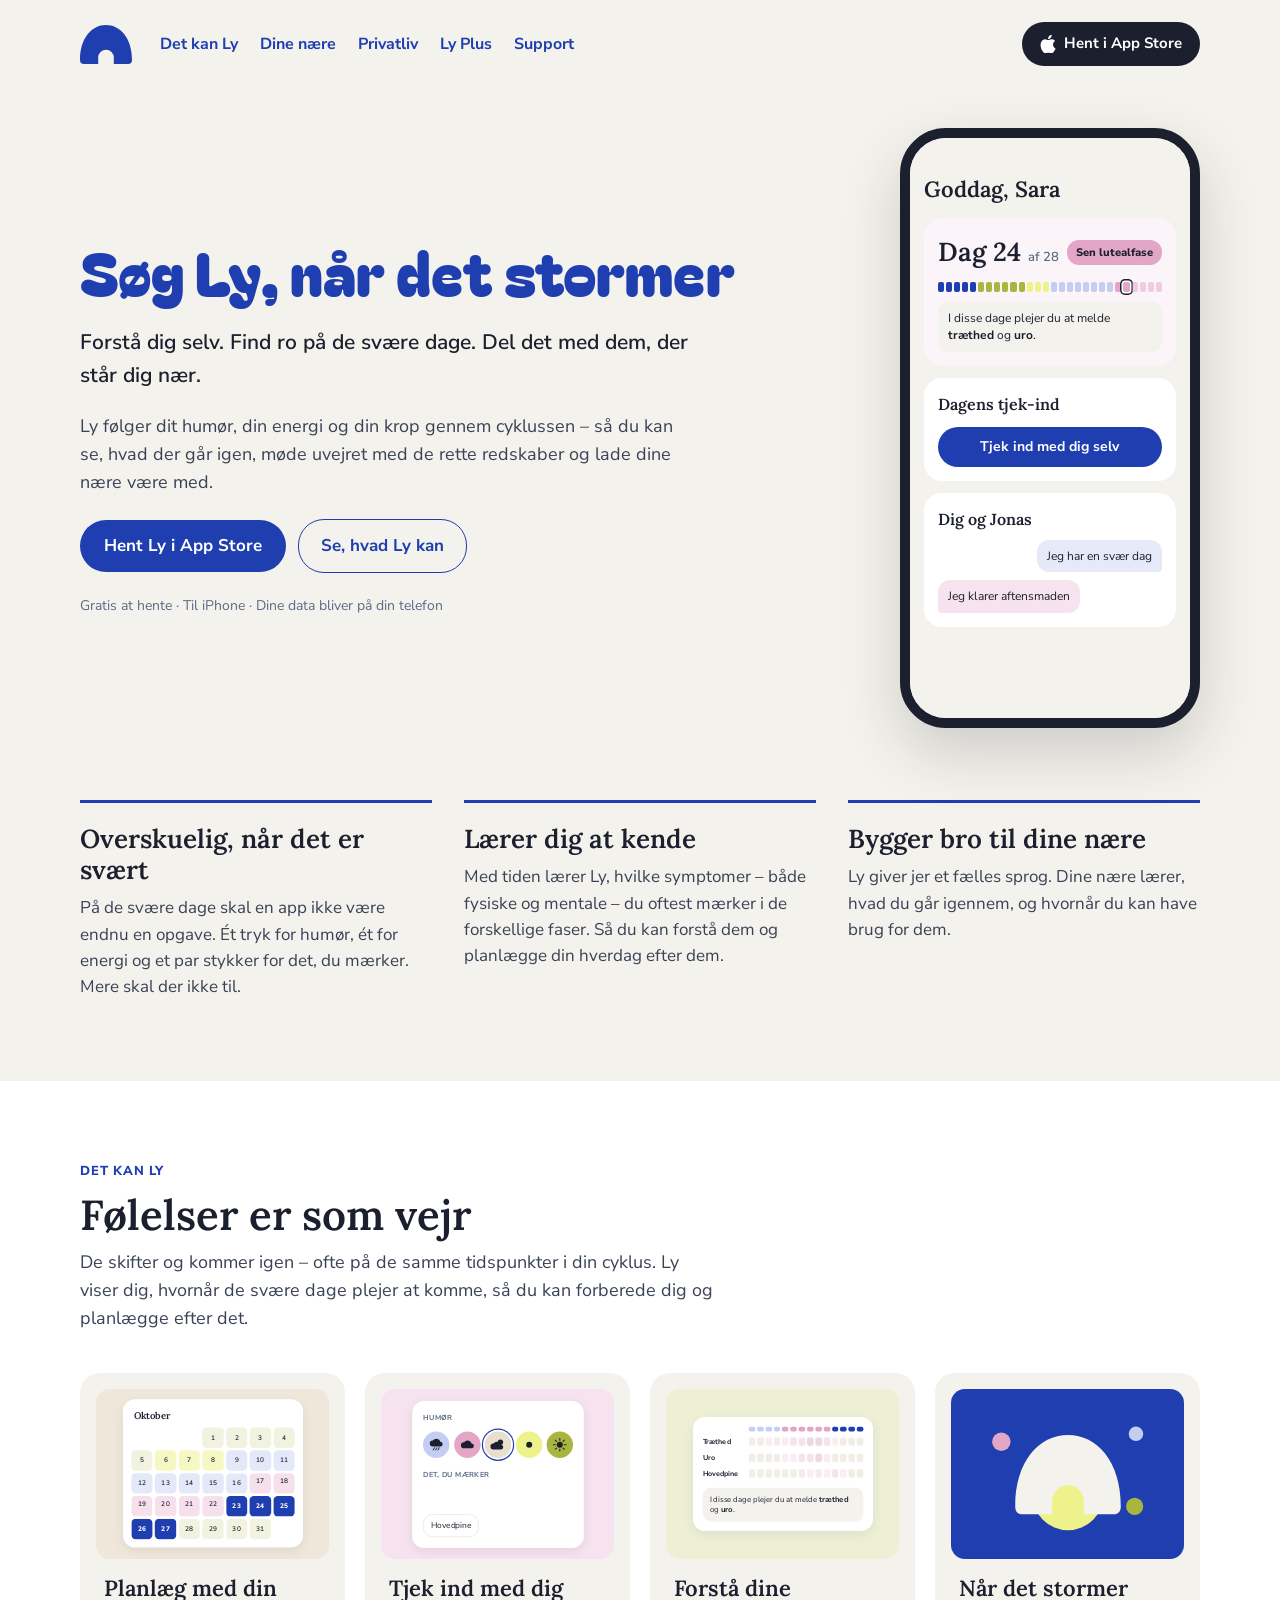
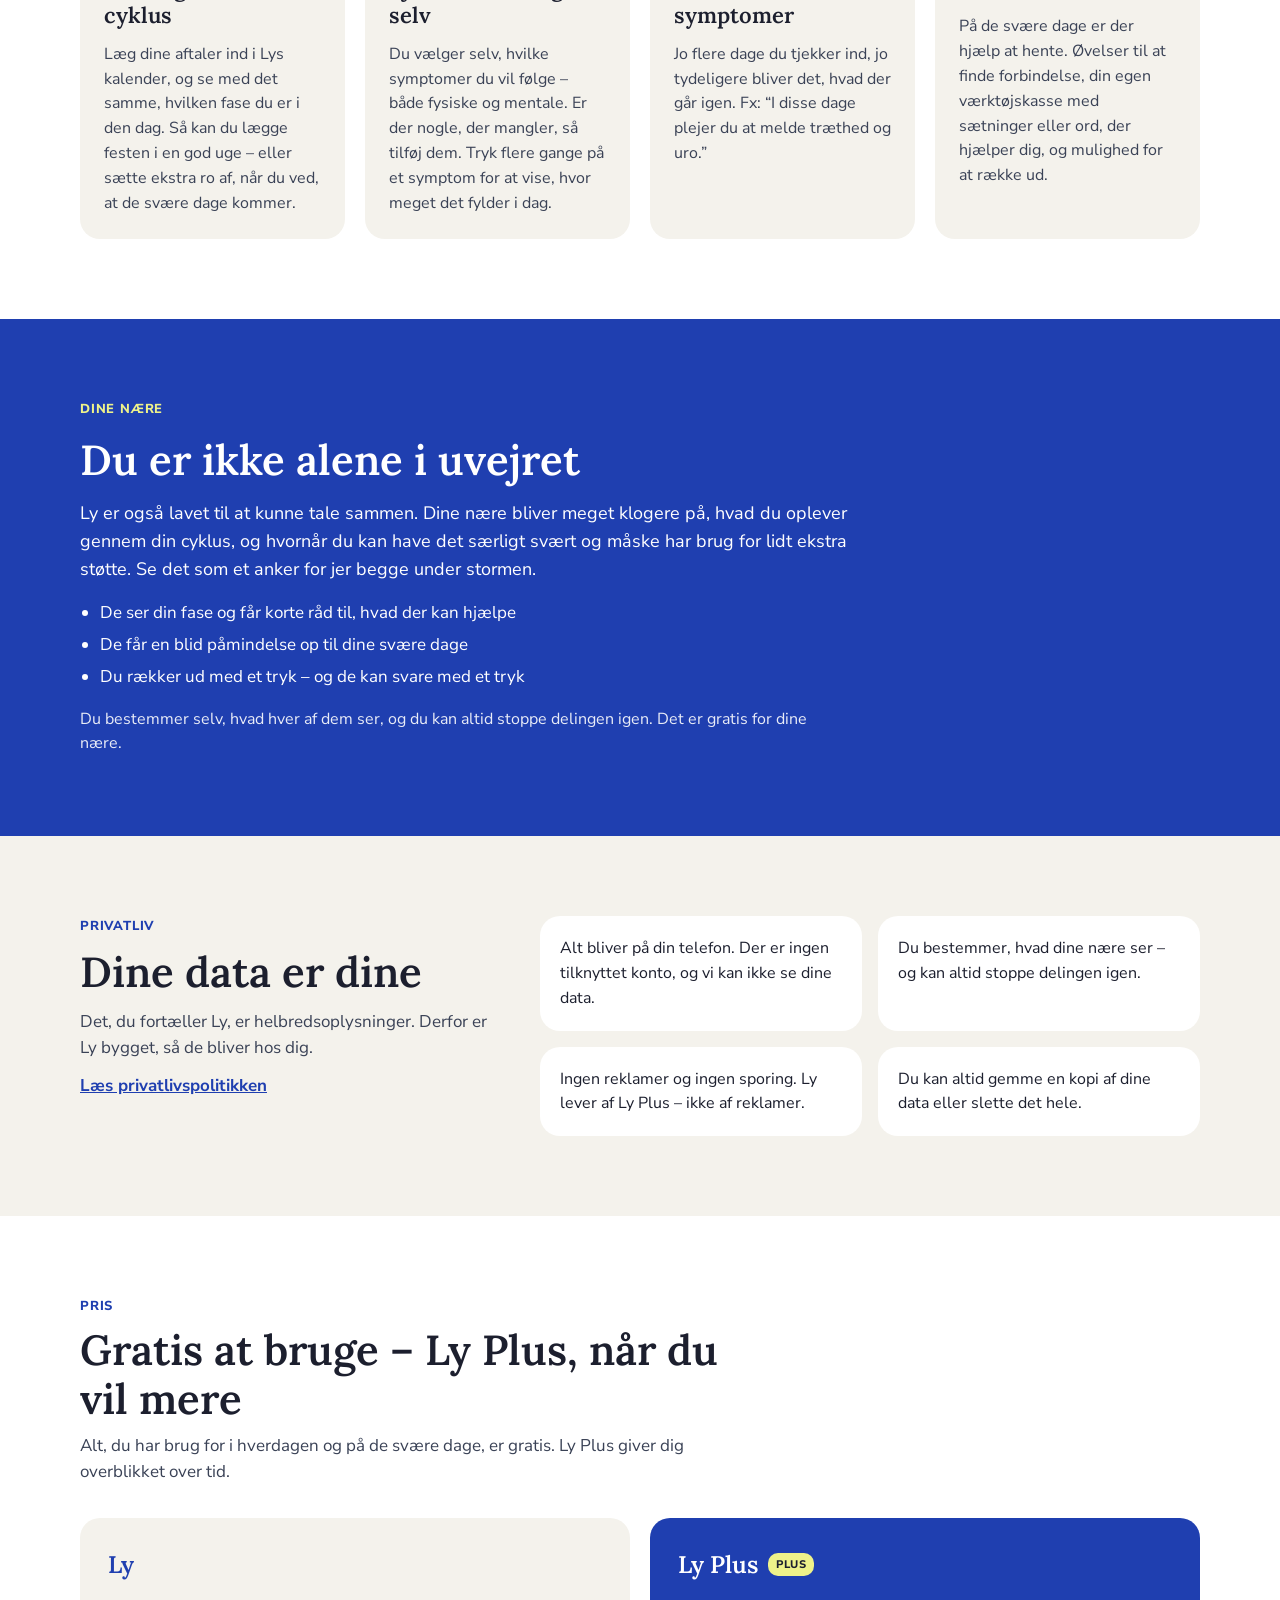
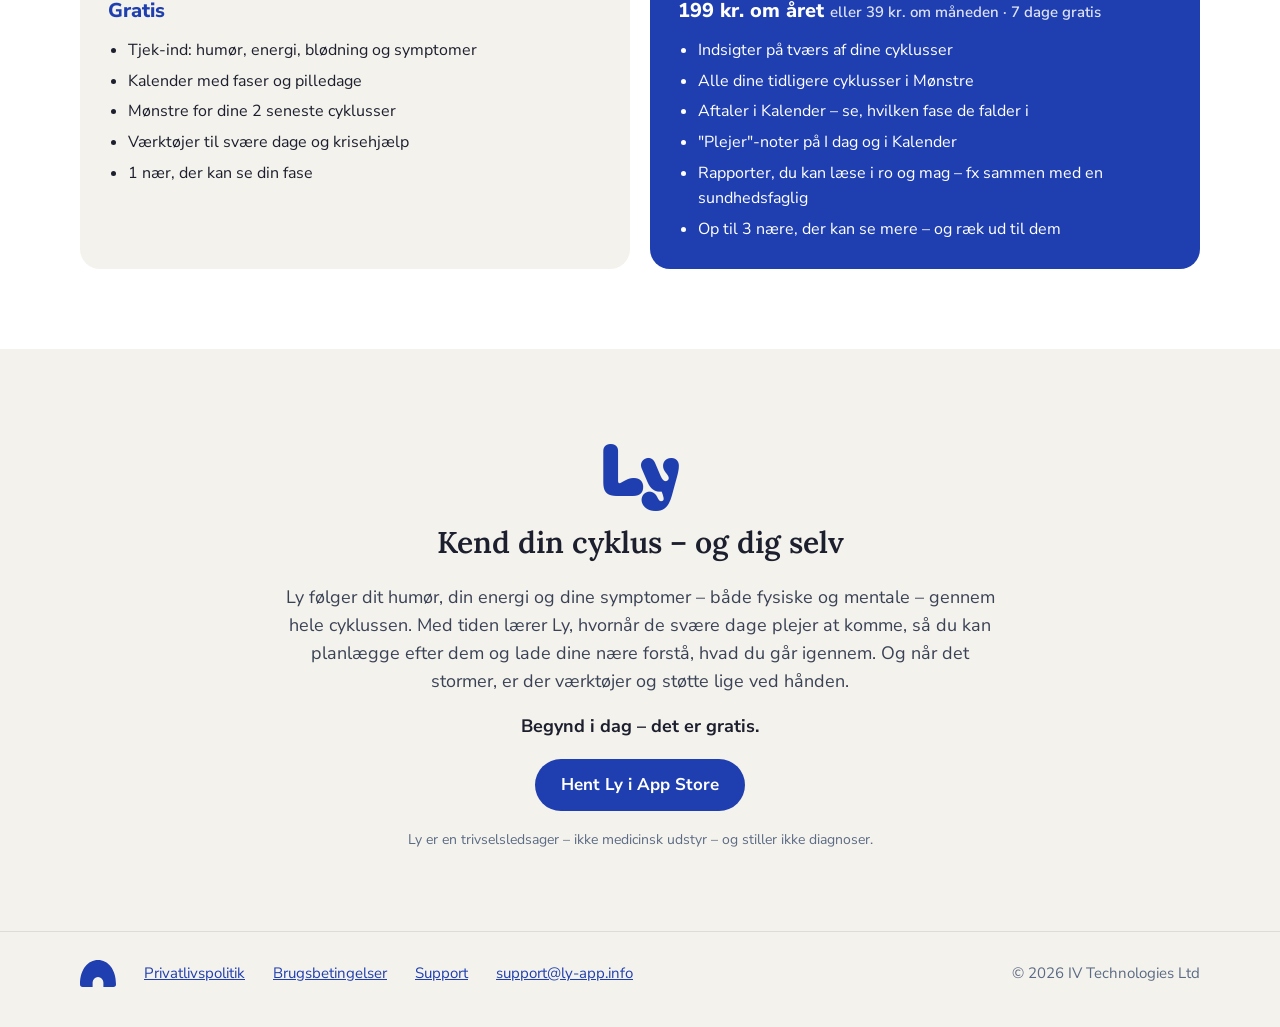
==== index.html @ b94265ce "Lys hjemmeside (kladde, skjult for søgemaskiner)" ====
<!doctype html>
<html lang="da">
<head>
<meta charset="utf-8">
<meta name="viewport" content="width=device-width, initial-scale=1">
<title>Ly – søg ly, når det stormer</title>
<meta name="description" content="Ly hjælper dig med at forstå, hvordan din cyklus påvirker dit humør, din energi og din krop – med redskaber til de svære dage og en enkel måde at dele det med dine nære.">
<!-- Kladde: skjult for søgemaskiner, indtil appen er i App Store. Fjern linjen ved lancering. -->
<meta name="robots" content="noindex, nofollow">
<meta name="theme-color" content="#F4F2EC">
<link rel="icon" href="favicon.svg" type="image/svg+xml">
<meta property="og:title" content="Ly – søg ly, når det stormer">
<meta property="og:description" content="Ly hjælper dig med at forstå, hvordan din cyklus påvirker dit humør, din energi og din krop – med redskaber til de svære dage og en enkel måde at dele det med dine nære.">
<meta property="og:locale" content="da_DK">
<link rel="preconnect" href="https://fonts.googleapis.com"><link rel="preconnect" href="https://fonts.gstatic.com" crossorigin><link rel="stylesheet" href="https://fonts.googleapis.com/css2?family=Bagel+Fat+One&amp;family=Lora:wght@500;600&amp;family=Nunito+Sans:wght@400;600;700;800&amp;display=swap">
<style>
body{margin:0;background:#F4F2EC}
a{color:#1F3FB0}a:hover{color:#16307F}
a:focus-visible,summary:focus-visible{outline:3px solid #1F3FB0;outline-offset:3px;border-radius:6px}
.site-nav a{display:inline-flex;align-items:center;min-height:44px}
@media (max-width: 640px){.hdr-cta{display:none !important}.site-nav{gap:0 16px !important;font-size:15px !important}}
@keyframes lyBreathe { 0%, 100% { transform: scale(1) } 50% { transform: scale(1.08) } }
@keyframes lyGlow { 0%, 100% { opacity: 0.15 } 50% { opacity: 0.45 } }
@keyframes lyFloat { 0%, 100% { transform: translateY(0) } 50% { transform: translateY(-8px) } }
@keyframes lyAppear { 0% { opacity: 0; transform: translateY(8px) } 10% { opacity: 1; transform: none } 88% { opacity: 1; transform: none } 100% { opacity: 0 } }
@keyframes lyFill { 0%, 8% { opacity: 0.2 } 25%, 85% { opacity: 1 } 100% { opacity: 0.2 } }
@keyframes lyPulse { 0%, 100% { box-shadow: 0 0 0 3px #FFFFFF, 0 0 0 5px #1F3FB0 } 50% { box-shadow: 0 0 0 3px #FFFFFF, 0 0 0 9px rgba(31,63,176,0.35) } }
@keyframes lyStep1 { 0% { opacity: 0; transform: translateY(8px) } 6% { opacity: 1; transform: none } 84% { opacity: 1; transform: none } 94%, 100% { opacity: 0; transform: none } }
@keyframes lyStep2 { 0%, 18% { opacity: 0; transform: translateY(8px) } 24% { opacity: 1; transform: none } 84% { opacity: 1; transform: none } 94%, 100% { opacity: 0; transform: none } }
@keyframes lyStep3 { 0%, 36% { opacity: 0; transform: translateY(8px) } 42% { opacity: 1; transform: none } 84% { opacity: 1; transform: none } 94%, 100% { opacity: 0; transform: none } }
@keyframes lyScreenA { 0%, 30% { transform: translateX(0) } 34% { transform: translateX(-100%) } 34.1%, 96% { transform: translateX(100%) } 100% { transform: translateX(0) } }
@keyframes lyScreenB { 0%, 30% { transform: translateX(100%) } 34%, 63% { transform: translateX(0) } 67% { transform: translateX(-100%) } 67.1%, 100% { transform: translateX(100%) } }
@keyframes lyScreenC { 0%, 63% { transform: translateX(100%) } 67%, 96% { transform: translateX(0) } 100% { transform: translateX(-100%) } }
@media (prefers-reduced-motion: reduce) { * { animation: none !important } }
</style>
</head>
<body>
<div style="background: #F4F2EC; color: #1C1F2E; font-family: 'Nunito Sans', sans-serif; font-size: 17px; line-height: 1.55">

  <!-- Top -->
  <header style="max-width: 1120px; margin: 0 auto; padding: 22px 24px; display: flex; flex-wrap: wrap; align-items: center; gap: 12px 28px">
    <a href="index.html" aria-label="Ly – til forsiden" style="display: inline-flex; align-items: center; min-height: 44px; text-decoration: none"><svg width="52" height="39" viewBox="0 0 80 60" aria-hidden="true"><path fill="#1F3FB0" d="M0 54 C0 20 18 0 40 0 C62 0 80 20 80 54 C80 58 78 60 74 60 L52 60 L52 50 A12 12 0 0 0 28 50 L28 60 L6 60 C2 60 0 58 0 54 Z"></path></svg></a>
    <nav class="site-nav" aria-label="Menu" style="display: flex; flex-wrap: wrap; gap: 6px 22px; font-size: 16px; font-weight: 700; flex: 1">
      <a href="#funktioner" style="text-decoration: none">Det kan Ly</a>
      <a href="#naere" style="text-decoration: none">Dine nære</a>
      <a href="#privatliv" style="text-decoration: none">Privatliv</a>
      <a href="#plus" style="text-decoration: none">Ly Plus</a>
      <a href="support.html" style="text-decoration: none">Support</a>
    </nav>
    <a class="hdr-cta" href="#" style="display: inline-flex; align-items: center; gap: 8px; min-height: 44px; padding: 0 18px; border-radius: 22px; background: #1C1F2E; color: #FFFFFF; font-size: 15px; font-weight: 700; text-decoration: none">
      <svg width="16" height="18" viewBox="0 0 17 20" aria-hidden="true"><path fill="#FFFFFF" d="M14.1 10.6c0-2.6 2.1-3.8 2.2-3.9-1.2-1.8-3.1-2-3.7-2-1.6-.2-3.1.9-3.9.9-.8 0-2-.9-3.4-.9C3.6 4.8 2 5.8 1.1 7.4c-1.8 3.2-.5 7.9 1.3 10.5.9 1.3 1.9 2.7 3.2 2.6 1.3-.1 1.8-.8 3.3-.8 1.6 0 2 .8 3.4.8 1.4 0 2.3-1.3 3.1-2.6 1-1.5 1.4-2.9 1.4-3-.1 0-2.7-1-2.7-4.3zM11.6 3c.7-.9 1.2-2 1-3.2-1 0-2.3.7-3 1.6-.7.8-1.2 2-1.1 3.1 1.2.1 2.4-.6 3.1-1.5z"></path></svg>
      Hent i App Store</a>
  </header>

  <!-- Hero -->
  <section style="max-width: 1120px; margin: 0 auto; padding: 40px 24px 72px; display: flex; flex-wrap: wrap; align-items: center; gap: 48px">
    <div style="flex: 999 1 460px; min-width: 0; display: flex; flex-direction: column; gap: 22px">
      <h1 style="margin: 0; font-family: 'Bagel Fat One', sans-serif; font-size: clamp(40px, 9vw, 60px); font-weight: 400; line-height: 1.08; color: #1F3FB0; text-wrap: balance">Søg Ly, når det stormer</h1>
      <p style="margin: 0; font-size: 21px; max-width: 30em; color: #1C1F2E; font-weight: 600">Forstå dig selv. Find ro på de svære dage. Del det med dem, der står dig nær.</p>
      <p style="margin: 0; font-size: 18px; max-width: 34em; color: #3A4256">Ly følger dit humør, din energi og din krop gennem cyklussen – så du kan se, hvad der går igen, møde uvejret med de rette redskaber og lade dine nære være med.</p>
      <div style="display: flex; flex-wrap: wrap; gap: 12px; align-items: center">
        <a href="#" style="display: inline-flex; align-items: center; gap: 10px; min-height: 52px; padding: 0 24px; border-radius: 26px; background: #1F3FB0; color: #FFFFFF; font-size: 17px; font-weight: 700; text-decoration: none">Hent Ly i App Store</a>
        <a href="#funktioner" style="display: inline-flex; align-items: center; min-height: 52px; padding: 0 22px; border-radius: 26px; border: 1.5px solid #1F3FB0; color: #1F3FB0; font-size: 17px; font-weight: 700; text-decoration: none">Se, hvad Ly kan</a>
      </div>
      <p style="margin: 0; font-size: 14px; color: #5B6B85">Gratis at hente · Til iPhone · Dine data bliver på din telefon</p>
    </div>

    <!-- Telefon -->
    <div style="flex: 1 1 300px; display: flex; justify-content: center">
      <div role="img" aria-label="Ly på en iPhone, der skifter mellem I dag, tjek-ind og Kalender" style="position: relative; width: 300px; height: 600px; box-sizing: border-box; border-radius: 46px; background: #F4F2EC; border: 10px solid #1C1F2E; overflow: hidden; box-shadow: 0 24px 60px rgba(28,31,46,0.18)">
        <!-- Skærm 1 · I dag -->
        <div style="position: absolute; inset: 0; padding: 34px 14px 14px; display: flex; flex-direction: column; gap: 12px; background: #F4F2EC; transform: translateX(0); animation: lyScreenA 15s ease-in-out infinite">
        <span style="font-family: Lora, serif; font-size: 22px; font-weight: 600">Goddag, Sara</span>
        <div style="background: #FBF4F8; border-radius: 18px; padding: 14px; display: flex; flex-direction: column; gap: 10px">
          <span style="display: flex; justify-content: space-between; align-items: center">
            <span style="font-family: Lora, serif; font-size: 26px; font-weight: 600">Dag 24 <span style="font-family: 'Nunito Sans', sans-serif; font-size: 13px; color: #5B6B85; font-weight: 600">af 28</span></span>
            <span style="font-size: 11px; font-weight: 800; padding: 4px 9px; border-radius: 12px; background: #E4A6C6">Sen lutealfase</span>
          </span>
          <span style="display: grid; grid-template-columns: repeat(28, minmax(0, 1fr)); gap: 2px">
            <span style="height: 10px; border-radius: 2px; background: #1F3FB0"></span><span style="height: 10px; border-radius: 2px; background: #1F3FB0"></span><span style="height: 10px; border-radius: 2px; background: #1F3FB0"></span><span style="height: 10px; border-radius: 2px; background: #1F3FB0"></span><span style="height: 10px; border-radius: 2px; background: #1F3FB0"></span><span style="height: 10px; border-radius: 2px; background: #A8B540"></span><span style="height: 10px; border-radius: 2px; background: #A8B540"></span><span style="height: 10px; border-radius: 2px; background: #A8B540"></span><span style="height: 10px; border-radius: 2px; background: #A8B540"></span><span style="height: 10px; border-radius: 2px; background: #A8B540"></span><span style="height: 10px; border-radius: 2px; background: #A8B540"></span><span style="height: 10px; border-radius: 2px; background: #EEF28A"></span><span style="height: 10px; border-radius: 2px; background: #EEF28A"></span><span style="height: 10px; border-radius: 2px; background: #EEF28A"></span><span style="height: 10px; border-radius: 2px; background: #C3CEF2"></span><span style="height: 10px; border-radius: 2px; background: #C3CEF2"></span><span style="height: 10px; border-radius: 2px; background: #C3CEF2"></span><span style="height: 10px; border-radius: 2px; background: #C3CEF2"></span><span style="height: 10px; border-radius: 2px; background: #C3CEF2"></span><span style="height: 10px; border-radius: 2px; background: #C3CEF2"></span><span style="height: 10px; border-radius: 2px; background: #C3CEF2"></span><span style="height: 10px; border-radius: 2px; background: #C3CEF2"></span><span style="height: 10px; border-radius: 2px; background: #E4A6C6"></span><span style="height: 10px; border-radius: 2px; background: #E4A6C6; box-shadow: 0 0 0 1.5px #FFFFFF, 0 0 0 3px #1C1F2E"></span><span style="height: 10px; border-radius: 2px; background: #E4A6C6; opacity: 0.5"></span><span style="height: 10px; border-radius: 2px; background: #E4A6C6; opacity: 0.5"></span><span style="height: 10px; border-radius: 2px; background: #E4A6C6; opacity: 0.5"></span><span style="height: 10px; border-radius: 2px; background: #E4A6C6; opacity: 0.5"></span>
          </span>
          <span style="font-size: 12px; line-height: 1.4; background: #F4F2EC; border-radius: 10px; padding: 8px 10px">I disse dage plejer du at melde <b>træthed</b> og <b>uro</b>.</span>
        </div>
        <div style="background: #FFFFFF; border-radius: 18px; padding: 14px; display: flex; flex-direction: column; gap: 10px">
          <span style="font-family: Lora, serif; font-size: 16px; font-weight: 600">Dagens tjek-ind</span>
          <span style="display: flex; align-items: center; justify-content: center; min-height: 40px; border-radius: 20px; background: #1F3FB0; color: #FFFFFF; font-size: 14px; font-weight: 700">Tjek ind med dig selv</span>
        </div>
        <div style="background: #FFFFFF; border-radius: 18px; padding: 14px; display: flex; flex-direction: column; gap: 8px">
          <span style="font-family: Lora, serif; font-size: 16px; font-weight: 600">Dig og Jonas</span>
          <span style="align-self: flex-end; font-size: 12px; background: #E6EAF8; border-radius: 12px 12px 4px 12px; padding: 7px 10px">Jeg har en svær dag</span>
          <span style="align-self: flex-start; font-size: 12px; background: #F7E3EF; border-radius: 12px 12px 12px 4px; padding: 7px 10px">Jeg klarer aftensmaden</span>
        </div>
      </div>

        <!-- Skærm 2 · Tjek ind -->
        <div style="position: absolute; inset: 0; padding: 34px 14px 14px; display: flex; flex-direction: column; gap: 12px; background: #F4F2EC; transform: translateX(100%); animation: lyScreenB 15s ease-in-out infinite">
          <span style="font-family: Lora, serif; font-size: 22px; font-weight: 600">Tjek ind</span>
          <div style="background: #FFFFFF; border-radius: 18px; padding: 14px; display: flex; flex-direction: column; gap: 10px">
            <span style="font-size: 11px; font-weight: 800; letter-spacing: 0.6px; text-transform: uppercase; color: #5B6B85">Humør</span>
            <div style="display: flex; justify-content: space-between">
              <span style="width: 36px; height: 36px; border-radius: 18px; background: #C3CEF2; display: flex; align-items: center; justify-content: center"><svg width="20" height="17" viewBox="0 0 24 20" aria-hidden="true"><path d="M6 13 a5 5 0 0 1 .5-10 a7 7 0 0 1 12.5 2 a4 4 0 0 1 -.5 8 Z" fill="#1C1F2E"></path><path d="M9 15 l-2 4 M13 15 l-2 4 M17 15 l-2 4" stroke="#1C1F2E" stroke-width="1.6" stroke-linecap="round"></path></svg></span>
              <span style="width: 36px; height: 36px; border-radius: 18px; background: #E4A6C6; display: flex; align-items: center; justify-content: center"><svg width="20" height="15" viewBox="0 0 24 18" aria-hidden="true"><path d="M6 15 a5 5 0 0 1 .5-10 a7 7 0 0 1 12.5 2 a4 4 0 0 1 -.5 8 Z" fill="#1C1F2E"></path></svg></span>
              <span style="width: 36px; height: 36px; border-radius: 18px; background: #E8DFCE; display: flex; align-items: center; justify-content: center; box-shadow: 0 0 0 3px #FFFFFF, 0 0 0 5px #1F3FB0; animation: lyPulse 2.6s ease-in-out infinite"><svg width="22" height="19" viewBox="0 0 26 22" aria-hidden="true"><circle cx="17" cy="7" r="4.5" fill="#1C1F2E"></circle><path d="M5 19 a5 5 0 0 1 .5-10 a7 7 0 0 1 12.5 2 a4 4 0 0 1 -.5 8 Z" fill="#1C1F2E"></path></svg></span>
              <span style="width: 36px; height: 36px; border-radius: 18px; background: #EEF28A; display: flex; align-items: center; justify-content: center"><svg width="18" height="18" viewBox="0 0 22 22" aria-hidden="true"><circle cx="11" cy="11" r="5" fill="#1C1F2E"></circle></svg></span>
              <span style="width: 36px; height: 36px; border-radius: 18px; background: #A8B540; display: flex; align-items: center; justify-content: center"><svg width="20" height="20" viewBox="0 0 24 24" aria-hidden="true"><circle cx="12" cy="12" r="5" fill="#1C1F2E"></circle><path d="M12 1.5v3 M12 19.5v3 M1.5 12h3 M19.5 12h3 M4.5 4.5l2 2 M17.5 17.5l2 2 M4.5 19.5l2-2 M17.5 6.5l2-2" stroke="#1C1F2E" stroke-width="1.8" stroke-linecap="round"></path></svg></span>
            </div>
          </div>
          <div style="background: #FFFFFF; border-radius: 18px; padding: 14px; display: flex; flex-direction: column; gap: 10px">
            <span style="font-size: 11px; font-weight: 800; letter-spacing: 0.6px; text-transform: uppercase; color: #5B6B85">Energiniveau</span>
            <div style="display: flex; gap: 6px">
              <span style="flex: 1; height: 26px; border-radius: 8px; background: #EEF28A"></span><span style="flex: 1; height: 26px; border-radius: 8px; background: #EEF28A; box-shadow: 0 0 0 2px #FFFFFF, 0 0 0 3.5px #1F3FB0"></span><span style="flex: 1; height: 26px; border-radius: 8px; background: #F1EEE7"></span><span style="flex: 1; height: 26px; border-radius: 8px; background: #F1EEE7"></span>
            </div>
          </div>
          <div style="background: #FFFFFF; border-radius: 18px; padding: 14px; display: flex; flex-direction: column; gap: 10px">
            <span style="font-size: 11px; font-weight: 800; letter-spacing: 0.6px; text-transform: uppercase; color: #5B6B85">Det, du mærker</span>
            <div style="display: flex; flex-wrap: wrap; gap: 6px">
              <span style="display: flex; align-items: center; gap: 5px; padding: 6px 10px; border-radius: 14px; background: #F7E3EF; font-size: 12px; font-weight: 700; animation: lyAppear 5s ease-out 0.3s infinite both">Træthed <span style="display: flex; gap: 2px"><span style="width: 5px; height: 5px; border-radius: 3px; background: #9A3F72"></span><span style="width: 5px; height: 5px; border-radius: 3px; background: #9A3F72"></span><span style="width: 5px; height: 5px; border-radius: 3px; background: #E4A6C6"></span></span></span>
              <span style="display: flex; align-items: center; gap: 5px; padding: 6px 10px; border-radius: 14px; background: #F7E3EF; font-size: 12px; font-weight: 700; animation: lyAppear 5s ease-out 0.9s infinite both">Uro <span style="display: flex; gap: 2px"><span style="width: 5px; height: 5px; border-radius: 3px; background: #9A3F72"></span><span style="width: 5px; height: 5px; border-radius: 3px; background: #E4A6C6"></span><span style="width: 5px; height: 5px; border-radius: 3px; background: #E4A6C6"></span></span></span>
              <span style="padding: 6px 10px; border-radius: 14px; border: 1.5px solid #E8DFCE; font-size: 12px">Hovedpine</span>
              <span style="padding: 6px 10px; border-radius: 14px; border: 1.5px solid #E8DFCE; font-size: 12px">Mavekramper</span>
            </div>
          </div>
        </div>

        <!-- Skærm 3 · Kalender -->
        <div style="position: absolute; inset: 0; padding: 34px 14px 14px; display: flex; flex-direction: column; gap: 12px; background: #F4F2EC; transform: translateX(100%); animation: lyScreenC 15s ease-in-out infinite">
          <span style="font-family: Lora, serif; font-size: 22px; font-weight: 600">Kalender</span>
          <div style="background: #FFFFFF; border-radius: 18px; padding: 12px; display: flex; flex-direction: column; gap: 8px">
            <span style="font-family: Lora, serif; font-size: 15px; font-weight: 600; text-align: center">oktober 2026</span>
            <div style="display: grid; grid-template-columns: repeat(7, minmax(0, 1fr)); gap: 3px">
              
                <span style="height: 34px"><span style="display: none"></span><span style="display: none"></span><span style="display: none"></span></span>
              
                <span style="height: 34px"><span style="display: none"></span><span style="display: none"></span><span style="display: none"></span></span>
              
                <span style="height: 34px"><span style="display: none"></span><span style="display: none"></span><span style="display: none"></span></span>
              
                <span style="position: relative; height: 34px; border-radius: 7px; display: flex; flex-direction: column; align-items: center; justify-content: center; gap: 2px; background: rgba(168,181,64,0.16)"><span style="font-size: 11px; font-weight: 600; color: #1C1F2E">1</span><span style="display: none"></span><span style="display: none"></span></span>
              
                <span style="position: relative; height: 34px; border-radius: 7px; display: flex; flex-direction: column; align-items: center; justify-content: center; gap: 2px; background: rgba(168,181,64,0.16)"><span style="font-size: 11px; font-weight: 600; color: #1C1F2E">2</span><span style="display: none"></span><span style="display: none"></span></span>
              
                <span style="position: relative; height: 34px; border-radius: 7px; display: flex; flex-direction: column; align-items: center; justify-content: center; gap: 2px; background: rgba(168,181,64,0.16)"><span style="font-size: 11px; font-weight: 600; color: #1C1F2E">3</span><span style="display: none"></span><span style="display: none"></span></span>
              
                <span style="position: relative; height: 34px; border-radius: 7px; display: flex; flex-direction: column; align-items: center; justify-content: center; gap: 2px; background: rgba(168,181,64,0.16)"><span style="font-size: 11px; font-weight: 600; color: #1C1F2E">4</span><span style="display: none"></span><span style="display: none"></span></span>
              
                <span style="position: relative; height: 34px; border-radius: 7px; display: flex; flex-direction: column; align-items: center; justify-content: center; gap: 2px; background: rgba(168,181,64,0.16)"><span style="font-size: 11px; font-weight: 600; color: #1C1F2E">5</span><span style="display: none"></span><span style="display: none"></span></span>
              
                <span style="position: relative; height: 34px; border-radius: 7px; display: flex; flex-direction: column; align-items: center; justify-content: center; gap: 2px; background: rgba(238,242,138,0.5)"><span style="font-size: 11px; font-weight: 600; color: #1C1F2E">6</span><span style="display: none"></span><span style="display: none"></span></span>
              
                <span style="position: relative; height: 34px; border-radius: 7px; display: flex; flex-direction: column; align-items: center; justify-content: center; gap: 2px; background: rgba(238,242,138,0.5)"><span style="font-size: 11px; font-weight: 600; color: #1C1F2E">7</span><span style="display: none"></span><span style="display: none"></span></span>
              
                <span style="position: relative; height: 34px; border-radius: 7px; display: flex; flex-direction: column; align-items: center; justify-content: center; gap: 2px; background: rgba(238,242,138,0.5)"><span style="font-size: 11px; font-weight: 600; color: #1C1F2E">8</span><span style="display: none"></span><span style="display: none"></span></span>
              
                <span style="position: relative; height: 34px; border-radius: 7px; display: flex; flex-direction: column; align-items: center; justify-content: center; gap: 2px; background: rgba(195,206,242,0.45)"><span style="font-size: 11px; font-weight: 600; color: #1C1F2E">9</span><span style="display: none"></span><span style="display: none"></span></span>
              
                <span style="position: relative; height: 34px; border-radius: 7px; display: flex; flex-direction: column; align-items: center; justify-content: center; gap: 2px; background: rgba(195,206,242,0.45)"><span style="font-size: 11px; font-weight: 600; color: #1C1F2E">10</span><span style="display: none"></span><span style="display: none"></span></span>
              
                <span style="position: relative; height: 34px; border-radius: 7px; display: flex; flex-direction: column; align-items: center; justify-content: center; gap: 2px; background: rgba(195,206,242,0.45)"><span style="font-size: 11px; font-weight: 600; color: #1C1F2E">11</span><span style="display: none"></span><span style="display: none"></span></span>
              
                <span style="position: relative; height: 34px; border-radius: 7px; display: flex; flex-direction: column; align-items: center; justify-content: center; gap: 2px; background: rgba(195,206,242,0.45)"><span style="font-size: 11px; font-weight: 600; color: #1C1F2E">12</span><span style="display: none"></span><span style="display: none"></span></span>
              
                <span style="position: relative; height: 34px; border-radius: 7px; display: flex; flex-direction: column; align-items: center; justify-content: center; gap: 2px; background: rgba(195,206,242,0.45)"><span style="font-size: 11px; font-weight: 600; color: #1C1F2E">13</span><span style="display: none"></span><span style="display: none"></span></span>
              
                <span style="position: relative; height: 34px; border-radius: 7px; display: flex; flex-direction: column; align-items: center; justify-content: center; gap: 2px; background: rgba(195,206,242,0.45)"><span style="font-size: 11px; font-weight: 600; color: #1C1F2E">14</span><span style="display: none"></span><span style="position: absolute; bottom: 3px; left: 50%; margin-left: -6px; width: 12px; height: 2.5px; border-radius: 2px; background: #1F3FB0; animation: lyAppear 6s ease-out 1.6s infinite both"></span></span>
              
                <span style="position: relative; height: 34px; border-radius: 7px; display: flex; flex-direction: column; align-items: center; justify-content: center; gap: 2px; background: rgba(195,206,242,0.45)"><span style="font-size: 11px; font-weight: 600; color: #1C1F2E">15</span><span style="display: none"></span><span style="display: none"></span></span>
              
                <span style="position: relative; height: 34px; border-radius: 7px; display: flex; flex-direction: column; align-items: center; justify-content: center; gap: 2px; background: rgba(195,206,242,0.45)"><span style="font-size: 11px; font-weight: 600; color: #1C1F2E">16</span><span style="display: none"></span><span style="display: none"></span></span>
              
                <span style="position: relative; height: 34px; border-radius: 7px; display: flex; flex-direction: column; align-items: center; justify-content: center; gap: 2px; background: rgba(228,166,198,0.35)"><span style="font-size: 11px; font-weight: 600; color: #1C1F2E">17</span><span style="width: 8px; height: 4px; border-radius: 2px; background: #9A3F72; animation: lyAppear 6s ease-out 0.40s infinite both"></span><span style="display: none"></span></span>
              
                <span style="position: relative; height: 34px; border-radius: 7px; display: flex; flex-direction: column; align-items: center; justify-content: center; gap: 2px; background: rgba(228,166,198,0.35)"><span style="font-size: 11px; font-weight: 600; color: #1C1F2E">18</span><span style="width: 8px; height: 4px; border-radius: 2px; background: #9A3F72; animation: lyAppear 6s ease-out 0.55s infinite both"></span><span style="display: none"></span></span>
              
                <span style="position: relative; height: 34px; border-radius: 7px; display: flex; flex-direction: column; align-items: center; justify-content: center; gap: 2px; background: rgba(228,166,198,0.35)"><span style="font-size: 11px; font-weight: 600; color: #1C1F2E">19</span><span style="width: 8px; height: 4px; border-radius: 2px; background: #9A3F72; animation: lyAppear 6s ease-out 0.70s infinite both"></span><span style="display: none"></span></span>
              
                <span style="position: relative; height: 34px; border-radius: 7px; display: flex; flex-direction: column; align-items: center; justify-content: center; gap: 2px; background: rgba(228,166,198,0.35)"><span style="font-size: 11px; font-weight: 600; color: #1C1F2E">20</span><span style="width: 8px; height: 4px; border-radius: 2px; background: #9A3F72; animation: lyAppear 6s ease-out 0.85s infinite both"></span><span style="position: absolute; bottom: 3px; left: 50%; margin-left: -6px; width: 12px; height: 2.5px; border-radius: 2px; background: #1F3FB0; animation: lyAppear 6s ease-out 2s infinite both"></span></span>
              
                <span style="position: relative; height: 34px; border-radius: 7px; display: flex; flex-direction: column; align-items: center; justify-content: center; gap: 2px; background: rgba(228,166,198,0.35)"><span style="font-size: 11px; font-weight: 600; color: #1C1F2E">21</span><span style="width: 8px; height: 4px; border-radius: 2px; background: #9A3F72; animation: lyAppear 6s ease-out 1.00s infinite both"></span><span style="display: none"></span></span>
              
                <span style="position: relative; height: 34px; border-radius: 7px; display: flex; flex-direction: column; align-items: center; justify-content: center; gap: 2px; background: rgba(228,166,198,0.35)"><span style="font-size: 11px; font-weight: 600; color: #1C1F2E">22</span><span style="width: 8px; height: 4px; border-radius: 2px; background: #9A3F72; animation: lyAppear 6s ease-out 1.15s infinite both"></span><span style="display: none"></span></span>
              
                <span style="position: relative; height: 34px; border-radius: 7px; display: flex; flex-direction: column; align-items: center; justify-content: center; gap: 2px; background: #1F3FB0"><span style="font-size: 11px; font-weight: 800; color: #FFFFFF">23</span><span style="display: none"></span><span style="display: none"></span></span>
              
                <span style="position: relative; height: 34px; border-radius: 7px; display: flex; flex-direction: column; align-items: center; justify-content: center; gap: 2px; background: #1F3FB0"><span style="font-size: 11px; font-weight: 800; color: #FFFFFF">24</span><span style="display: none"></span><span style="display: none"></span></span>
              
                <span style="position: relative; height: 34px; border-radius: 7px; display: flex; flex-direction: column; align-items: center; justify-content: center; gap: 2px; background: #1F3FB0"><span style="font-size: 11px; font-weight: 800; color: #FFFFFF">25</span><span style="display: none"></span><span style="display: none"></span></span>
              
                <span style="position: relative; height: 34px; border-radius: 7px; display: flex; flex-direction: column; align-items: center; justify-content: center; gap: 2px; background: #1F3FB0"><span style="font-size: 11px; font-weight: 800; color: #FFFFFF">26</span><span style="display: none"></span><span style="display: none"></span></span>
              
                <span style="position: relative; height: 34px; border-radius: 7px; display: flex; flex-direction: column; align-items: center; justify-content: center; gap: 2px; background: #1F3FB0"><span style="font-size: 11px; font-weight: 800; color: #FFFFFF">27</span><span style="display: none"></span><span style="display: none"></span></span>
              
                <span style="position: relative; height: 34px; border-radius: 7px; display: flex; flex-direction: column; align-items: center; justify-content: center; gap: 2px; background: rgba(168,181,64,0.16)"><span style="font-size: 11px; font-weight: 600; color: #1C1F2E">28</span><span style="display: none"></span><span style="display: none"></span></span>
              
                <span style="position: relative; height: 34px; border-radius: 7px; display: flex; flex-direction: column; align-items: center; justify-content: center; gap: 2px; background: rgba(168,181,64,0.16)"><span style="font-size: 11px; font-weight: 600; color: #1C1F2E">29</span><span style="display: none"></span><span style="position: absolute; bottom: 3px; left: 50%; margin-left: -6px; width: 12px; height: 2.5px; border-radius: 2px; background: #1F3FB0; animation: lyAppear 6s ease-out 2.4s infinite both"></span></span>
              
                <span style="position: relative; height: 34px; border-radius: 7px; display: flex; flex-direction: column; align-items: center; justify-content: center; gap: 2px; background: rgba(168,181,64,0.16)"><span style="font-size: 11px; font-weight: 600; color: #1C1F2E">30</span><span style="display: none"></span><span style="display: none"></span></span>
              
                <span style="position: relative; height: 34px; border-radius: 7px; display: flex; flex-direction: column; align-items: center; justify-content: center; gap: 2px; background: rgba(168,181,64,0.16)"><span style="font-size: 11px; font-weight: 600; color: #1C1F2E">31</span><span style="display: none"></span><span style="display: none"></span></span>
              
            </div>
          </div>
          <div style="background: #FFFFFF; border-radius: 18px; padding: 12px 14px; display: flex; flex-direction: column; gap: 6px">
            <span style="font-family: Lora, serif; font-size: 14px; font-weight: 600">Det kan du regne med i oktober</span>
            <span style="align-self: flex-start; font-size: 11px; font-weight: 800; padding: 3px 9px; border-radius: 10px; background: #E4A6C6">Sen lutealfase · 17.–22. okt.</span>
            <span style="font-size: 11px; line-height: 1.4; background: #F4F2EC; border-radius: 8px; padding: 6px 8px; animation: lyAppear 5s ease-out 1s infinite both"><b>20. okt.</b> Fødselsdag hos mor</span>
          </div>
        </div>

      </div>
    </div>
  </section>

  <!-- Hvorfor Ly -->
  <section id="hvorfor" style="padding: 0 24px 80px">
    <div style="max-width: 1120px; margin: 0 auto; display: flex; flex-direction: column; gap: 32px">
      
      <div style="display: grid; grid-template-columns: repeat(auto-fit, minmax(280px, 1fr)); gap: 32px">
        
          <div style="border-top: 3px solid #1F3FB0; padding-top: 20px; display: flex; flex-direction: column; gap: 10px">
            <h2 style="margin: 0; font-family: Lora, serif; font-size: 26px; font-weight: 600; line-height: 1.2">Overskuelig, når det er svært</h2>
            <p style="margin: 0; font-size: 17px; color: #3A4256">På de svære dage skal en app ikke være endnu en opgave. Ét tryk for humør, ét for energi og et par stykker for det, du mærker. Mere skal der ikke til.</p>
          </div>
        
          <div style="border-top: 3px solid #1F3FB0; padding-top: 20px; display: flex; flex-direction: column; gap: 10px">
            <h2 style="margin: 0; font-family: Lora, serif; font-size: 26px; font-weight: 600; line-height: 1.2">Lærer dig at kende</h2>
            <p style="margin: 0; font-size: 17px; color: #3A4256">Med tiden lærer Ly, hvilke symptomer – både fysiske og mentale – du oftest mærker i de forskellige faser. Så du kan forstå dem og planlægge din hverdag efter dem.</p>
          </div>
        
          <div style="border-top: 3px solid #1F3FB0; padding-top: 20px; display: flex; flex-direction: column; gap: 10px">
            <h2 style="margin: 0; font-family: Lora, serif; font-size: 26px; font-weight: 600; line-height: 1.2">Bygger bro til dine nære</h2>
            <p style="margin: 0; font-size: 17px; color: #3A4256">Ly giver jer et fælles sprog. Dine nære lærer, hvad du går igennem, og hvornår du kan have brug for dem.</p>
          </div>
        
      </div>
    </div>
  </section>

  <!-- Det kan Ly -->
  <section id="funktioner" style="background: #FFFFFF; padding: 80px 24px">
    <div style="max-width: 1120px; margin: 0 auto; display: flex; flex-direction: column; gap: 40px">
      <div style="max-width: 640px; display: flex; flex-direction: column; gap: 10px">
        <span style="font-size: 13px; font-weight: 800; letter-spacing: 0.8px; text-transform: uppercase; color: #1F3FB0">Det kan Ly</span>
        <h2 style="margin: 0; font-family: Lora, serif; font-size: clamp(30px, 3.6vw, 42px); font-weight: 600; line-height: 1.15">Følelser er som vejr</h2>
        <p style="margin: 0; font-size: 18px; color: #3A4256">De skifter og kommer igen – ofte på de samme tidspunkter i din cyklus. Ly viser dig, hvornår de svære dage plejer at komme, så du kan forberede dig og planlægge efter det.</p>
      </div>
      <div style="display: grid; grid-template-columns: repeat(auto-fit, minmax(240px, 1fr)); gap: 20px">
        <div style="background: #F4F2EC; border-radius: 20px; padding: 16px 16px 24px; display: flex; flex-direction: column; gap: 12px">
            <div style="height: 170px; border-radius: 14px; background: #EFE8DA; display: flex; align-items: center; justify-content: center; overflow: hidden"><div style="flex: none; transform: scale(0.6)">
              <div role="img" aria-label="En månedskalender med faser, pilledage og aftaler" style="width: 300px; background: #FFFFFF; border-radius: 20px; padding: 14px; display: flex; flex-direction: column; gap: 8px; box-shadow: 0 6px 18px rgba(28,31,46,0.08); box-sizing: border-box">
                <span style="font-family: Lora, serif; font-size: 16px; font-weight: 600; padding: 0 4px">Oktober</span>
                <div style="display: grid; grid-template-columns: repeat(7, minmax(0, 1fr)); gap: 4px">
                  
                    <span style="height: 34px"><span style="display: none"></span><span style="display: none"></span><span style="display: none"></span></span>
                  
                    <span style="height: 34px"><span style="display: none"></span><span style="display: none"></span><span style="display: none"></span></span>
                  
                    <span style="height: 34px"><span style="display: none"></span><span style="display: none"></span><span style="display: none"></span></span>
                  
                    <span style="position: relative; height: 34px; border-radius: 7px; display: flex; flex-direction: column; align-items: center; justify-content: center; gap: 2px; background: rgba(168,181,64,0.16)"><span style="font-size: 11px; font-weight: 600; color: #1C1F2E">1</span><span style="display: none"></span><span style="display: none"></span></span>
                  
                    <span style="position: relative; height: 34px; border-radius: 7px; display: flex; flex-direction: column; align-items: center; justify-content: center; gap: 2px; background: rgba(168,181,64,0.16)"><span style="font-size: 11px; font-weight: 600; color: #1C1F2E">2</span><span style="display: none"></span><span style="display: none"></span></span>
                  
                    <span style="position: relative; height: 34px; border-radius: 7px; display: flex; flex-direction: column; align-items: center; justify-content: center; gap: 2px; background: rgba(168,181,64,0.16)"><span style="font-size: 11px; font-weight: 600; color: #1C1F2E">3</span><span style="display: none"></span><span style="display: none"></span></span>
                  
                    <span style="position: relative; height: 34px; border-radius: 7px; display: flex; flex-direction: column; align-items: center; justify-content: center; gap: 2px; background: rgba(168,181,64,0.16)"><span style="font-size: 11px; font-weight: 600; color: #1C1F2E">4</span><span style="display: none"></span><span style="display: none"></span></span>
                  
                    <span style="position: relative; height: 34px; border-radius: 7px; display: flex; flex-direction: column; align-items: center; justify-content: center; gap: 2px; background: rgba(168,181,64,0.16)"><span style="font-size: 11px; font-weight: 600; color: #1C1F2E">5</span><span style="display: none"></span><span style="display: none"></span></span>
                  
                    <span style="position: relative; height: 34px; border-radius: 7px; display: flex; flex-direction: column; align-items: center; justify-content: center; gap: 2px; background: rgba(238,242,138,0.5)"><span style="font-size: 11px; font-weight: 600; color: #1C1F2E">6</span><span style="display: none"></span><span style="display: none"></span></span>
                  
                    <span style="position: relative; height: 34px; border-radius: 7px; display: flex; flex-direction: column; align-items: center; justify-content: center; gap: 2px; background: rgba(238,242,138,0.5)"><span style="font-size: 11px; font-weight: 600; color: #1C1F2E">7</span><span style="display: none"></span><span style="display: none"></span></span>
                  
                    <span style="position: relative; height: 34px; border-radius: 7px; display: flex; flex-direction: column; align-items: center; justify-content: center; gap: 2px; background: rgba(238,242,138,0.5)"><span style="font-size: 11px; font-weight: 600; color: #1C1F2E">8</span><span style="display: none"></span><span style="display: none"></span></span>
                  
                    <span style="position: relative; height: 34px; border-radius: 7px; display: flex; flex-direction: column; align-items: center; justify-content: center; gap: 2px; background: rgba(195,206,242,0.45)"><span style="font-size: 11px; font-weight: 600; color: #1C1F2E">9</span><span style="display: none"></span><span style="display: none"></span></span>
                  
                    <span style="position: relative; height: 34px; border-radius: 7px; display: flex; flex-direction: column; align-items: center; justify-content: center; gap: 2px; background: rgba(195,206,242,0.45)"><span style="font-size: 11px; font-weight: 600; color: #1C1F2E">10</span><span style="display: none"></span><span style="display: none"></span></span>
                  
                    <span style="position: relative; height: 34px; border-radius: 7px; display: flex; flex-direction: column; align-items: center; justify-content: center; gap: 2px; background: rgba(195,206,242,0.45)"><span style="font-size: 11px; font-weight: 600; color: #1C1F2E">11</span><span style="display: none"></span><span style="display: none"></span></span>
                  
                    <span style="position: relative; height: 34px; border-radius: 7px; display: flex; flex-direction: column; align-items: center; justify-content: center; gap: 2px; background: rgba(195,206,242,0.45)"><span style="font-size: 11px; font-weight: 600; color: #1C1F2E">12</span><span style="display: none"></span><span style="display: none"></span></span>
                  
                    <span style="position: relative; height: 34px; border-radius: 7px; display: flex; flex-direction: column; align-items: center; justify-content: center; gap: 2px; background: rgba(195,206,242,0.45)"><span style="font-size: 11px; font-weight: 600; color: #1C1F2E">13</span><span style="display: none"></span><span style="display: none"></span></span>
                  
                    <span style="position: relative; height: 34px; border-radius: 7px; display: flex; flex-direction: column; align-items: center; justify-content: center; gap: 2px; background: rgba(195,206,242,0.45)"><span style="font-size: 11px; font-weight: 600; color: #1C1F2E">14</span><span style="display: none"></span><span style="position: absolute; bottom: 3px; left: 50%; margin-left: -6px; width: 12px; height: 2.5px; border-radius: 2px; background: #1F3FB0; animation: lyAppear 6s ease-out 1.6s infinite both"></span></span>
                  
                    <span style="position: relative; height: 34px; border-radius: 7px; display: flex; flex-direction: column; align-items: center; justify-content: center; gap: 2px; background: rgba(195,206,242,0.45)"><span style="font-size: 11px; font-weight: 600; color: #1C1F2E">15</span><span style="display: none"></span><span style="display: none"></span></span>
                  
                    <span style="position: relative; height: 34px; border-radius: 7px; display: flex; flex-direction: column; align-items: center; justify-content: center; gap: 2px; background: rgba(195,206,242,0.45)"><span style="font-size: 11px; font-weight: 600; color: #1C1F2E">16</span><span style="display: none"></span><span style="display: none"></span></span>
                  
                    <span style="position: relative; height: 34px; border-radius: 7px; display: flex; flex-direction: column; align-items: center; justify-content: center; gap: 2px; background: rgba(228,166,198,0.35)"><span style="font-size: 11px; font-weight: 600; color: #1C1F2E">17</span><span style="width: 8px; height: 4px; border-radius: 2px; background: #9A3F72; animation: lyAppear 6s ease-out 0.40s infinite both"></span><span style="display: none"></span></span>
                  
                    <span style="position: relative; height: 34px; border-radius: 7px; display: flex; flex-direction: column; align-items: center; justify-content: center; gap: 2px; background: rgba(228,166,198,0.35)"><span style="font-size: 11px; font-weight: 600; color: #1C1F2E">18</span><span style="width: 8px; height: 4px; border-radius: 2px; background: #9A3F72; animation: lyAppear 6s ease-out 0.55s infinite both"></span><span style="display: none"></span></span>
                  
                    <span style="position: relative; height: 34px; border-radius: 7px; display: flex; flex-direction: column; align-items: center; justify-content: center; gap: 2px; background: rgba(228,166,198,0.35)"><span style="font-size: 11px; font-weight: 600; color: #1C1F2E">19</span><span style="width: 8px; height: 4px; border-radius: 2px; background: #9A3F72; animation: lyAppear 6s ease-out 0.70s infinite both"></span><span style="display: none"></span></span>
                  
                    <span style="position: relative; height: 34px; border-radius: 7px; display: flex; flex-direction: column; align-items: center; justify-content: center; gap: 2px; background: rgba(228,166,198,0.35)"><span style="font-size: 11px; font-weight: 600; color: #1C1F2E">20</span><span style="width: 8px; height: 4px; border-radius: 2px; background: #9A3F72; animation: lyAppear 6s ease-out 0.85s infinite both"></span><span style="position: absolute; bottom: 3px; left: 50%; margin-left: -6px; width: 12px; height: 2.5px; border-radius: 2px; background: #1F3FB0; animation: lyAppear 6s ease-out 2s infinite both"></span></span>
                  
                    <span style="position: relative; height: 34px; border-radius: 7px; display: flex; flex-direction: column; align-items: center; justify-content: center; gap: 2px; background: rgba(228,166,198,0.35)"><span style="font-size: 11px; font-weight: 600; color: #1C1F2E">21</span><span style="width: 8px; height: 4px; border-radius: 2px; background: #9A3F72; animation: lyAppear 6s ease-out 1.00s infinite both"></span><span style="display: none"></span></span>
                  
                    <span style="position: relative; height: 34px; border-radius: 7px; display: flex; flex-direction: column; align-items: center; justify-content: center; gap: 2px; background: rgba(228,166,198,0.35)"><span style="font-size: 11px; font-weight: 600; color: #1C1F2E">22</span><span style="width: 8px; height: 4px; border-radius: 2px; background: #9A3F72; animation: lyAppear 6s ease-out 1.15s infinite both"></span><span style="display: none"></span></span>
                  
                    <span style="position: relative; height: 34px; border-radius: 7px; display: flex; flex-direction: column; align-items: center; justify-content: center; gap: 2px; background: #1F3FB0"><span style="font-size: 11px; font-weight: 800; color: #FFFFFF">23</span><span style="display: none"></span><span style="display: none"></span></span>
                  
                    <span style="position: relative; height: 34px; border-radius: 7px; display: flex; flex-direction: column; align-items: center; justify-content: center; gap: 2px; background: #1F3FB0"><span style="font-size: 11px; font-weight: 800; color: #FFFFFF">24</span><span style="display: none"></span><span style="display: none"></span></span>
                  
                    <span style="position: relative; height: 34px; border-radius: 7px; display: flex; flex-direction: column; align-items: center; justify-content: center; gap: 2px; background: #1F3FB0"><span style="font-size: 11px; font-weight: 800; color: #FFFFFF">25</span><span style="display: none"></span><span style="display: none"></span></span>
                  
                    <span style="position: relative; height: 34px; border-radius: 7px; display: flex; flex-direction: column; align-items: center; justify-content: center; gap: 2px; background: #1F3FB0"><span style="font-size: 11px; font-weight: 800; color: #FFFFFF">26</span><span style="display: none"></span><span style="display: none"></span></span>
                  
                    <span style="position: relative; height: 34px; border-radius: 7px; display: flex; flex-direction: column; align-items: center; justify-content: center; gap: 2px; background: #1F3FB0"><span style="font-size: 11px; font-weight: 800; color: #FFFFFF">27</span><span style="display: none"></span><span style="display: none"></span></span>
                  
                    <span style="position: relative; height: 34px; border-radius: 7px; display: flex; flex-direction: column; align-items: center; justify-content: center; gap: 2px; background: rgba(168,181,64,0.16)"><span style="font-size: 11px; font-weight: 600; color: #1C1F2E">28</span><span style="display: none"></span><span style="display: none"></span></span>
                  
                    <span style="position: relative; height: 34px; border-radius: 7px; display: flex; flex-direction: column; align-items: center; justify-content: center; gap: 2px; background: rgba(168,181,64,0.16)"><span style="font-size: 11px; font-weight: 600; color: #1C1F2E">29</span><span style="display: none"></span><span style="position: absolute; bottom: 3px; left: 50%; margin-left: -6px; width: 12px; height: 2.5px; border-radius: 2px; background: #1F3FB0; animation: lyAppear 6s ease-out 2.4s infinite both"></span></span>
                  
                    <span style="position: relative; height: 34px; border-radius: 7px; display: flex; flex-direction: column; align-items: center; justify-content: center; gap: 2px; background: rgba(168,181,64,0.16)"><span style="font-size: 11px; font-weight: 600; color: #1C1F2E">30</span><span style="display: none"></span><span style="display: none"></span></span>
                  
                    <span style="position: relative; height: 34px; border-radius: 7px; display: flex; flex-direction: column; align-items: center; justify-content: center; gap: 2px; background: rgba(168,181,64,0.16)"><span style="font-size: 11px; font-weight: 600; color: #1C1F2E">31</span><span style="display: none"></span><span style="display: none"></span></span>
                  
                </div>
              </div>
            </div></div>
            <h3 style="margin: 4px 8px 0; font-family: Lora, serif; font-size: 22px; font-weight: 600; line-height: 1.25">Planlæg med din cyklus</h3>
            <p style="margin: 0 8px; font-size: 16px; color: #3A4256">Læg dine aftaler ind i Lys kalender, og se med det samme, hvilken fase du er i den dag. Så kan du lægge festen i en god uge – eller sætte ekstra ro af, når du ved, at de svære dage kommer.</p>
          </div>
        <div style="background: #F4F2EC; border-radius: 20px; padding: 16px 16px 24px; display: flex; flex-direction: column; gap: 12px">
            <div style="height: 170px; border-radius: 14px; background: #F7E3EF; display: flex; align-items: center; justify-content: center; overflow: hidden"><div style="flex: none; transform: scale(0.6)">
              <div role="img" aria-label="Tjek-ind med humør og symptomer" style="width: 286px; background: #FFFFFF; border-radius: 20px; padding: 18px; display: flex; flex-direction: column; gap: 14px; box-shadow: 0 6px 18px rgba(28,31,46,0.08); box-sizing: border-box">
                <span style="font-size: 12px; font-weight: 700; letter-spacing: 0.6px; text-transform: uppercase; color: #5B6B85">Humør</span>
                <div style="display: flex; justify-content: space-between">
                  <span style="width: 44px; height: 44px; border-radius: 22px; background: #C3CEF2; display: flex; align-items: center; justify-content: center"><svg width="24" height="20" viewBox="0 0 24 20" aria-hidden="true"><path d="M6 13 a5 5 0 0 1 .5-10 a7 7 0 0 1 12.5 2 a4 4 0 0 1 -.5 8 Z" fill="#1C1F2E"></path><path d="M9 15 l-2 4 M13 15 l-2 4 M17 15 l-2 4" stroke="#1C1F2E" stroke-width="1.6" stroke-linecap="round"></path></svg></span>
                  <span style="width: 44px; height: 44px; border-radius: 22px; background: #E4A6C6; display: flex; align-items: center; justify-content: center"><svg width="24" height="18" viewBox="0 0 24 18" aria-hidden="true"><path d="M6 15 a5 5 0 0 1 .5-10 a7 7 0 0 1 12.5 2 a4 4 0 0 1 -.5 8 Z" fill="#1C1F2E"></path></svg></span>
                  <span style="width: 44px; height: 44px; border-radius: 22px; background: #E8DFCE; display: flex; align-items: center; justify-content: center; box-shadow: 0 0 0 3px #FFFFFF, 0 0 0 5px #1F3FB0; animation: lyPulse 2.6s ease-in-out infinite"><svg width="26" height="22" viewBox="0 0 26 22" aria-hidden="true"><circle cx="17" cy="7" r="4.5" fill="#1C1F2E"></circle><path d="M5 19 a5 5 0 0 1 .5-10 a7 7 0 0 1 12.5 2 a4 4 0 0 1 -.5 8 Z" fill="#1C1F2E"></path></svg></span>
                  <span style="width: 44px; height: 44px; border-radius: 22px; background: #EEF28A; display: flex; align-items: center; justify-content: center"><svg width="22" height="22" viewBox="0 0 22 22" aria-hidden="true"><circle cx="11" cy="11" r="5" fill="#1C1F2E"></circle></svg></span>
                  <span style="width: 44px; height: 44px; border-radius: 22px; background: #A8B540; display: flex; align-items: center; justify-content: center"><svg width="24" height="24" viewBox="0 0 24 24" aria-hidden="true"><circle cx="12" cy="12" r="5" fill="#1C1F2E"></circle><path d="M12 1.5v3 M12 19.5v3 M1.5 12h3 M19.5 12h3 M4.5 4.5l2 2 M17.5 17.5l2 2 M4.5 19.5l2-2 M17.5 6.5l2-2" stroke="#1C1F2E" stroke-width="1.8" stroke-linecap="round"></path></svg></span>
                </div>
                <span style="font-size: 12px; font-weight: 700; letter-spacing: 0.6px; text-transform: uppercase; color: #5B6B85; margin-top: 4px">Det, du mærker</span>
                <div style="display: flex; flex-wrap: wrap; gap: 8px">
                  <span style="display: flex; align-items: center; gap: 6px; padding: 7px 12px; border-radius: 16px; background: #F7E3EF; font-size: 14px; font-weight: 700; animation: lyAppear 6s ease-out 0.3s infinite both">Træthed <span style="display: flex; gap: 3px"><span style="width: 6px; height: 6px; border-radius: 3px; background: #9A3F72"></span><span style="width: 6px; height: 6px; border-radius: 3px; background: #9A3F72"></span><span style="width: 6px; height: 6px; border-radius: 3px; background: #E4A6C6"></span></span></span>
                  <span style="display: flex; align-items: center; gap: 6px; padding: 7px 12px; border-radius: 16px; background: #F7E3EF; font-size: 14px; font-weight: 700; animation: lyAppear 6s ease-out 0.9s infinite both">Uro <span style="display: flex; gap: 3px"><span style="width: 6px; height: 6px; border-radius: 3px; background: #9A3F72"></span><span style="width: 6px; height: 6px; border-radius: 3px; background: #E4A6C6"></span><span style="width: 6px; height: 6px; border-radius: 3px; background: #E4A6C6"></span></span></span>
                  <span style="padding: 7px 12px; border-radius: 16px; border: 1.5px solid #E8DFCE; font-size: 14px">Hovedpine</span>
                </div>
              </div>
            </div></div>
            <h3 style="margin: 4px 8px 0; font-family: Lora, serif; font-size: 22px; font-weight: 600; line-height: 1.25">Tjek ind med dig selv</h3>
            <p style="margin: 0 8px; font-size: 16px; color: #3A4256">Du vælger selv, hvilke symptomer du vil følge – både fysiske og mentale. Er der nogle, der mangler, så tilføj dem. Tryk flere gange på et symptom for at vise, hvor meget det fylder i dag.</p>
          </div>
        <div style="background: #F4F2EC; border-radius: 20px; padding: 16px 16px 24px; display: flex; flex-direction: column; gap: 12px">
            <div style="height: 170px; border-radius: 14px; background: #EEF0D6; display: flex; align-items: center; justify-content: center; overflow: hidden"><div style="flex: none; transform: scale(0.6)">
              <div role="img" aria-label="Et mønster af symptomer gennem cyklussen" style="width: 300px; background: #FFFFFF; border-radius: 20px; padding: 16px; display: flex; flex-direction: column; gap: 8px; box-shadow: 0 6px 18px rgba(28,31,46,0.08); box-sizing: border-box">
                <div style="display: grid; grid-template-columns: 74px repeat(14, minmax(0, 1fr)); gap: 3px; align-items: center">
                  <span></span>
                  <span style="height: 8px; border-radius: 3px; background: #C3CEF2"></span><span style="height: 8px; border-radius: 3px; background: #C3CEF2"></span><span style="height: 8px; border-radius: 3px; background: #C3CEF2"></span><span style="height: 8px; border-radius: 3px; background: #C3CEF2"></span><span style="height: 8px; border-radius: 3px; background: #E4A6C6"></span><span style="height: 8px; border-radius: 3px; background: #E4A6C6"></span><span style="height: 8px; border-radius: 3px; background: #E4A6C6"></span><span style="height: 8px; border-radius: 3px; background: #E4A6C6"></span><span style="height: 8px; border-radius: 3px; background: #E4A6C6"></span><span style="height: 8px; border-radius: 3px; background: #E4A6C6"></span><span style="height: 8px; border-radius: 3px; background: #1F3FB0"></span><span style="height: 8px; border-radius: 3px; background: #1F3FB0"></span><span style="height: 8px; border-radius: 3px; background: #1F3FB0"></span><span style="height: 8px; border-radius: 3px; background: #1F3FB0"></span>
                </div>
                
                  <div style="display: grid; grid-template-columns: 74px repeat(14, minmax(0, 1fr)); gap: 3px; align-items: center">
                    <span style="font-size: 12px; font-weight: 700">Træthed</span>
                    <span style="height: 14px; border-radius: 3px; background: #F1EEE7"></span><span style="height: 14px; border-radius: 3px; background: #F1EEE7"></span><span style="height: 14px; border-radius: 3px; background: #E4A6C6; animation: lyFill 5s ease-in-out 0.24s infinite both"></span><span style="height: 14px; border-radius: 3px; background: #F1EEE7"></span><span style="height: 14px; border-radius: 3px; background: #E4A6C6; animation: lyFill 5s ease-in-out 0.48s infinite both"></span><span style="height: 14px; border-radius: 3px; background: #C7779F; animation: lyFill 5s ease-in-out 0.60s infinite both"></span><span style="height: 14px; border-radius: 3px; background: #C7779F; animation: lyFill 5s ease-in-out 0.72s infinite both"></span><span style="height: 14px; border-radius: 3px; background: #9A3F72; animation: lyFill 5s ease-in-out 0.84s infinite both"></span><span style="height: 14px; border-radius: 3px; background: #9A3F72; animation: lyFill 5s ease-in-out 0.96s infinite both"></span><span style="height: 14px; border-radius: 3px; background: #C7779F; animation: lyFill 5s ease-in-out 1.08s infinite both"></span><span style="height: 14px; border-radius: 3px; background: #E4A6C6; animation: lyFill 5s ease-in-out 1.20s infinite both"></span><span style="height: 14px; border-radius: 3px; background: #F1EEE7"></span><span style="height: 14px; border-radius: 3px; background: #F1EEE7"></span><span style="height: 14px; border-radius: 3px; background: #F1EEE7"></span>
                  </div>
                
                  <div style="display: grid; grid-template-columns: 74px repeat(14, minmax(0, 1fr)); gap: 3px; align-items: center">
                    <span style="font-size: 12px; font-weight: 700">Uro</span>
                    <span style="height: 14px; border-radius: 3px; background: #F1EEE7"></span><span style="height: 14px; border-radius: 3px; background: #F1EEE7"></span><span style="height: 14px; border-radius: 3px; background: #F1EEE7"></span><span style="height: 14px; border-radius: 3px; background: #F1EEE7"></span><span style="height: 14px; border-radius: 3px; background: #E4A6C6; animation: lyFill 5s ease-in-out 0.48s infinite both"></span><span style="height: 14px; border-radius: 3px; background: #E4A6C6; animation: lyFill 5s ease-in-out 0.60s infinite both"></span><span style="height: 14px; border-radius: 3px; background: #C7779F; animation: lyFill 5s ease-in-out 0.72s infinite both"></span><span style="height: 14px; border-radius: 3px; background: #C7779F; animation: lyFill 5s ease-in-out 0.84s infinite both"></span><span style="height: 14px; border-radius: 3px; background: #9A3F72; animation: lyFill 5s ease-in-out 0.96s infinite both"></span><span style="height: 14px; border-radius: 3px; background: #E4A6C6; animation: lyFill 5s ease-in-out 1.08s infinite both"></span><span style="height: 14px; border-radius: 3px; background: #F1EEE7"></span><span style="height: 14px; border-radius: 3px; background: #F1EEE7"></span><span style="height: 14px; border-radius: 3px; background: #F1EEE7"></span><span style="height: 14px; border-radius: 3px; background: #F1EEE7"></span>
                  </div>
                
                  <div style="display: grid; grid-template-columns: 74px repeat(14, minmax(0, 1fr)); gap: 3px; align-items: center">
                    <span style="font-size: 12px; font-weight: 700">Hovedpine</span>
                    <span style="height: 14px; border-radius: 3px; background: #F1EEE7"></span><span style="height: 14px; border-radius: 3px; background: #F1EEE7"></span><span style="height: 14px; border-radius: 3px; background: #F1EEE7"></span><span style="height: 14px; border-radius: 3px; background: #F1EEE7"></span><span style="height: 14px; border-radius: 3px; background: #F1EEE7"></span><span style="height: 14px; border-radius: 3px; background: #F1EEE7"></span><span style="height: 14px; border-radius: 3px; background: #F1EEE7"></span><span style="height: 14px; border-radius: 3px; background: #E4A6C6; animation: lyFill 5s ease-in-out 0.84s infinite both"></span><span style="height: 14px; border-radius: 3px; background: #F1EEE7"></span><span style="height: 14px; border-radius: 3px; background: #E4A6C6; animation: lyFill 5s ease-in-out 1.08s infinite both"></span><span style="height: 14px; border-radius: 3px; background: #C7779F; animation: lyFill 5s ease-in-out 1.20s infinite both"></span><span style="height: 14px; border-radius: 3px; background: #E4A6C6; animation: lyFill 5s ease-in-out 1.32s infinite both"></span><span style="height: 14px; border-radius: 3px; background: #F1EEE7"></span><span style="height: 14px; border-radius: 3px; background: #F1EEE7"></span>
                  </div>
                
                <div style="margin-top: 6px; padding: 10px 12px; border-radius: 14px; background: #F4F2EC; font-size: 13px; line-height: 1.4">I disse dage plejer du at melde <b>træthed</b> og <b>uro</b>.</div>
              </div>
            </div></div>
            <h3 style="margin: 4px 8px 0; font-family: Lora, serif; font-size: 22px; font-weight: 600; line-height: 1.25">Forstå dine symptomer</h3>
            <p style="margin: 0 8px; font-size: 16px; color: #3A4256">Jo flere dage du tjekker ind, jo tydeligere bliver det, hvad der går igen. Fx: “I disse dage plejer du at melde træthed og uro.”</p>
          </div>
        <div style="background: #F4F2EC; border-radius: 20px; padding: 16px 16px 24px; display: flex; flex-direction: column; gap: 12px">
            <div style="height: 170px; border-radius: 14px; background: #1F3FB0; display: flex; align-items: center; justify-content: center; overflow: hidden"><div style="flex: none; transform: scale(0.66)">
              <svg width="270" height="230" viewBox="0 0 270 230" role="img" aria-label="Hulen med lys i døråbningen">
                <circle cx="135" cy="150" r="54" fill="#EEF28A" style="animation: lyGlow 3.5s ease-in-out infinite"></circle>
                <g transform="translate(55 60) scale(2)"><path fill="#F4F2EC" d="M0 54 C0 20 18 0 40 0 C62 0 80 20 80 54 C80 58 78 60 74 60 L52 60 L52 50 A12 12 0 0 0 28 50 L28 60 L6 60 C2 60 0 58 0 54 Z"></path></g>
                <path d="M135 170 c-6 -6 -14 -11 -14 -18 a7 7 0 0 1 14 -3 a7 7 0 0 1 14 3 c0 7 -8 12 -14 18 Z" fill="#EEF28A" style="transform-box: fill-box; transform-origin: center; animation: lyBreathe 1.8s ease-in-out infinite"></path>
                <circle cx="34" cy="70" r="14" fill="#E4A6C6" style="animation: lyFloat 4s ease-in-out infinite"></circle>
                <circle cx="238" cy="58" r="11" fill="#C3CEF2" style="animation: lyFloat 5s ease-in-out 0.8s infinite"></circle>
                <circle cx="236" cy="168" r="13" fill="#A8B540" style="animation: lyFloat 4.5s ease-in-out 1.6s infinite"></circle>
              </svg>
            </div></div>
            <h3 style="margin: 4px 8px 0; font-family: Lora, serif; font-size: 22px; font-weight: 600; line-height: 1.25">Når det stormer</h3>
            <p style="margin: 0 8px; font-size: 16px; color: #3A4256">På de svære dage er der hjælp at hente. Øvelser til at finde forbindelse, din egen værktøjskasse med sætninger eller ord, der hjælper dig, og mulighed for at række ud.</p>
          </div>
      </div>
    </div>
  </section>

  <!-- Dine nære -->
  <section id="naere" style="background: #1F3FB0; color: #FFFFFF; padding: 80px 24px">
    <div style="max-width: 1120px; margin: 0 auto; display: flex; flex-wrap: wrap; gap: 48px; align-items: center">
      <div style="flex: 999 1 420px; min-width: 0; display: flex; flex-direction: column; gap: 16px">
        <span style="font-size: 13px; font-weight: 800; letter-spacing: 0.8px; text-transform: uppercase; color: #EEF28A">Dine nære</span>
        <h2 style="margin: 0; font-family: Lora, serif; font-size: clamp(30px, 3.6vw, 42px); font-weight: 600; line-height: 1.15">Du er ikke alene i uvejret</h2>
        <p style="margin: 0; font-size: 18px; font-weight: 400">Ly er også lavet til at kunne tale sammen. Dine nære bliver meget klogere på, hvad du oplever gennem din cyklus, og hvornår du kan have det særligt svært og måske har brug for lidt ekstra støtte. Se det som et anker for jer begge under stormen.</p>
        <ul style="margin: 0; padding-left: 20px; display: flex; flex-direction: column; gap: 6px; font-size: 17px">
          <li>De ser din fase og får korte råd til, hvad der kan hjælpe</li>
          <li>De får en blid påmindelse op til dine svære dage</li>
          <li>Du rækker ud med et tryk – og de kan svare med et tryk</li>
        </ul>
        <p style="margin: 0; font-size: 16px; opacity: 0.9">Du bestemmer selv, hvad hver af dem ser, og du kan altid stoppe delingen igen. Det er gratis for dine nære.</p>
      </div>
      <div style="flex: 1 1 300px; display: flex; flex-direction: column; gap: 12px; max-width: 380px">
        <span style="align-self: flex-start; background: #FFFFFF; color: #1C1F2E; border-radius: 20px 20px 20px 6px; padding: 12px 16px; font-size: 16px; animation: lyStep1 8s ease-out infinite both"><b style="color: #9A3F72; font-size: 13px; display: block">Sara</b>Jeg har brug for ro i dag</span>
        <span style="align-self: flex-end; display: flex; flex-direction: column; align-items: flex-end; gap: 6px; animation: lyStep2 8s ease-out infinite both">
          <span style="font-size: 13px; font-weight: 700; opacity: 0.85">Svar med et tryk – eller skriv selv</span>
          <span style="display: flex; gap: 8px; flex-wrap: wrap; justify-content: flex-end">
            <span style="padding: 7px 12px; border-radius: 16px; border: 1.5px solid #FFFFFF; font-size: 14px; font-weight: 700">Tænker på dig</span>
            <span style="padding: 7px 12px; border-radius: 16px; border: 1.5px solid #FFFFFF; font-size: 14px; font-weight: 700">Jeg er her, når du vil snakke</span>
          </span>
        </span>
        <span style="align-self: flex-end; background: #EEF28A; color: #1C1F2E; border-radius: 20px 20px 6px 20px; padding: 12px 16px; font-size: 16px; font-weight: 700; animation: lyStep3 8s ease-out infinite both">Jeg er her, når du vil snakke</span>
      </div>
    </div>
  </section>

  <!-- Privatliv -->
  <section id="privatliv" style="padding: 80px 24px">
    <div style="max-width: 1120px; margin: 0 auto; display: flex; flex-wrap: wrap; gap: 40px">
      <div style="flex: 1 1 320px; display: flex; flex-direction: column; gap: 12px">
        <span style="font-size: 13px; font-weight: 800; letter-spacing: 0.8px; text-transform: uppercase; color: #1F3FB0">Privatliv</span>
        <h2 style="margin: 0; font-family: Lora, serif; font-size: clamp(30px, 3.6vw, 42px); font-weight: 600; line-height: 1.15">Dine data er dine</h2>
        <p style="margin: 0; color: #3A4256">Det, du fortæller Ly, er helbredsoplysninger. Derfor er Ly bygget, så de bliver hos dig.</p>
        <a href="privatlivspolitik.html" style="font-weight: 700">Læs privatlivspolitikken</a>
      </div>
      <ul style="flex: 2 1 460px; margin: 0; padding: 0; list-style: none; display: grid; grid-template-columns: repeat(auto-fit, minmax(220px, 1fr)); gap: 16px">
        
          <li style="background: #FFFFFF; border-radius: 20px; padding: 20px; font-size: 16px">Alt bliver på din telefon. Der er ingen tilknyttet konto, og vi kan ikke se dine data.</li>
        
          <li style="background: #FFFFFF; border-radius: 20px; padding: 20px; font-size: 16px">Du bestemmer, hvad dine nære ser – og kan altid stoppe delingen igen.</li>
        
          <li style="background: #FFFFFF; border-radius: 20px; padding: 20px; font-size: 16px">Ingen reklamer og ingen sporing. Ly lever af Ly Plus – ikke af reklamer.</li>
        
          <li style="background: #FFFFFF; border-radius: 20px; padding: 20px; font-size: 16px">Du kan altid gemme en kopi af dine data eller slette det hele.</li>
        
      </ul>
    </div>
  </section>

  <!-- Ly Plus -->
  <section id="plus" style="background: #FFFFFF; padding: 80px 24px">
    <div style="max-width: 1120px; margin: 0 auto; display: flex; flex-direction: column; gap: 32px">
      <div style="max-width: 640px; display: flex; flex-direction: column; gap: 10px">
        <span style="font-size: 13px; font-weight: 800; letter-spacing: 0.8px; text-transform: uppercase; color: #1F3FB0">Pris</span>
        <h2 style="margin: 0; font-family: Lora, serif; font-size: clamp(30px, 3.6vw, 42px); font-weight: 600; line-height: 1.15">Gratis at bruge – Ly Plus, når du vil mere</h2>
        <p style="margin: 0; color: #3A4256">Alt, du har brug for i hverdagen og på de svære dage, er gratis. Ly Plus giver dig overblikket over tid.</p>
      </div>
      <div style="display: grid; grid-template-columns: repeat(auto-fit, minmax(280px, 1fr)); gap: 20px">
        <div style="background: #F4F2EC; border-radius: 20px; padding: 28px; display: flex; flex-direction: column; gap: 12px">
          <h3 style="margin: 0; font-family: Lora, serif; font-size: 24px; font-weight: 600; color: #1F3FB0">Ly</h3>
          <span style="font-size: 20px; font-weight: 800; color: #1F3FB0">Gratis</span>
          <ul style="margin: 0; padding-left: 20px; display: flex; flex-direction: column; gap: 6px; font-size: 16px">
            <li>Tjek-ind: humør, energi, blødning og symptomer</li>
            <li>Kalender med faser og pilledage</li>
            <li>Mønstre for dine 2 seneste cyklusser</li>
            <li>Værktøjer til svære dage og krisehjælp</li>
            <li>1 nær, der kan se din fase</li>
          </ul>
        </div>
        <div style="background: #1F3FB0; color: #FFFFFF; border-radius: 20px; padding: 28px; display: flex; flex-direction: column; gap: 12px">
          <span style="display: flex; align-items: center; gap: 10px"><h3 style="margin: 0; font-family: Lora, serif; font-size: 24px; font-weight: 600">Ly Plus</h3><span style="font-size: 11px; font-weight: 800; letter-spacing: 0.5px; background: #EEF28A; color: #1C1F2E; border-radius: 10px; padding: 3px 8px">PLUS</span></span>
          <span style="font-size: 20px; font-weight: 800">199 kr. om året <span style="font-size: 15px; font-weight: 600; opacity: 0.85">eller 39 kr. om måneden · 7 dage gratis</span></span>
          <ul style="margin: 0; padding-left: 20px; display: flex; flex-direction: column; gap: 6px; font-size: 16px">
            <li>Indsigter på tværs af dine cyklusser</li>
            <li>Alle dine tidligere cyklusser i Mønstre</li>
            <li>Aftaler i Kalender – se, hvilken fase de falder i</li>
            <li>"Plejer"-noter på I dag og i Kalender</li>
            <li>Rapporter, du kan læse i ro og mag – fx sammen med en sundhedsfaglig</li>
            <li>Op til 3 nære, der kan se mere – og ræk ud til dem</li>
          </ul>
        </div>
      </div>
    </div>
  </section>

  <!-- Afslutning -->
  <section style="padding: 80px 24px; text-align: center">
    <div style="max-width: 720px; margin: 0 auto; display: flex; flex-direction: column; gap: 18px; align-items: center">
      <span style="font-family: 'Bagel Fat One', sans-serif; font-size: 72px; line-height: 1; color: #1F3FB0">Ly</span>
      <h2 style="margin: 0; font-family: Lora, serif; font-size: 30px; font-weight: 600">Kend din cyklus – og dig selv</h2>
      <p style="margin: 0; font-size: 18px; color: #3A4256">Ly følger dit humør, din energi og dine symptomer – både fysiske og mentale – gennem hele cyklussen. Med tiden lærer Ly, hvornår de svære dage plejer at komme, så du kan planlægge efter dem og lade dine nære forstå, hvad du går igennem. Og når det stormer, er der værktøjer og støtte lige ved hånden.</p>
      <p style="margin: 0; font-size: 18px; font-weight: 700">Begynd i dag – det er gratis.</p>
      <a href="#" style="display: inline-flex; align-items: center; min-height: 52px; padding: 0 26px; border-radius: 26px; background: #1F3FB0; color: #FFFFFF; font-size: 17px; font-weight: 700; text-decoration: none">Hent Ly i App Store</a>
      <p style="margin: 0; font-size: 14px; color: #5B6B85">Ly er en trivselsledsager – ikke medicinsk udstyr – og stiller ikke diagnoser.</p>
    </div>
  </section>

  <!-- Bund -->
  <footer style="border-top: 1px solid rgba(28,31,46,0.1); padding: 28px 24px 40px">
    <div style="max-width: 1120px; margin: 0 auto; display: flex; flex-wrap: wrap; gap: 12px 28px; align-items: center; font-size: 15px">
      <svg width="36" height="27" viewBox="0 0 80 60" role="img" aria-label="Ly"><path fill="#1F3FB0" d="M0 54 C0 20 18 0 40 0 C62 0 80 20 80 54 C80 58 78 60 74 60 L52 60 L52 50 A12 12 0 0 0 28 50 L28 60 L6 60 C2 60 0 58 0 54 Z"></path></svg>
      <a href="privatlivspolitik.html">Privatlivspolitik</a>
      <a href="vilkaar.html">Brugsbetingelser</a>
      <a href="support.html">Support</a>
      <a href="mailto:support@ly-app.info">support@ly-app.info</a>
      <span style="flex: 1"></span>
      <span style="color: #5B6B85">© 2026 IV Technologies Ltd</span>
    </div>
  </footer>
</div>
</body>
</html>
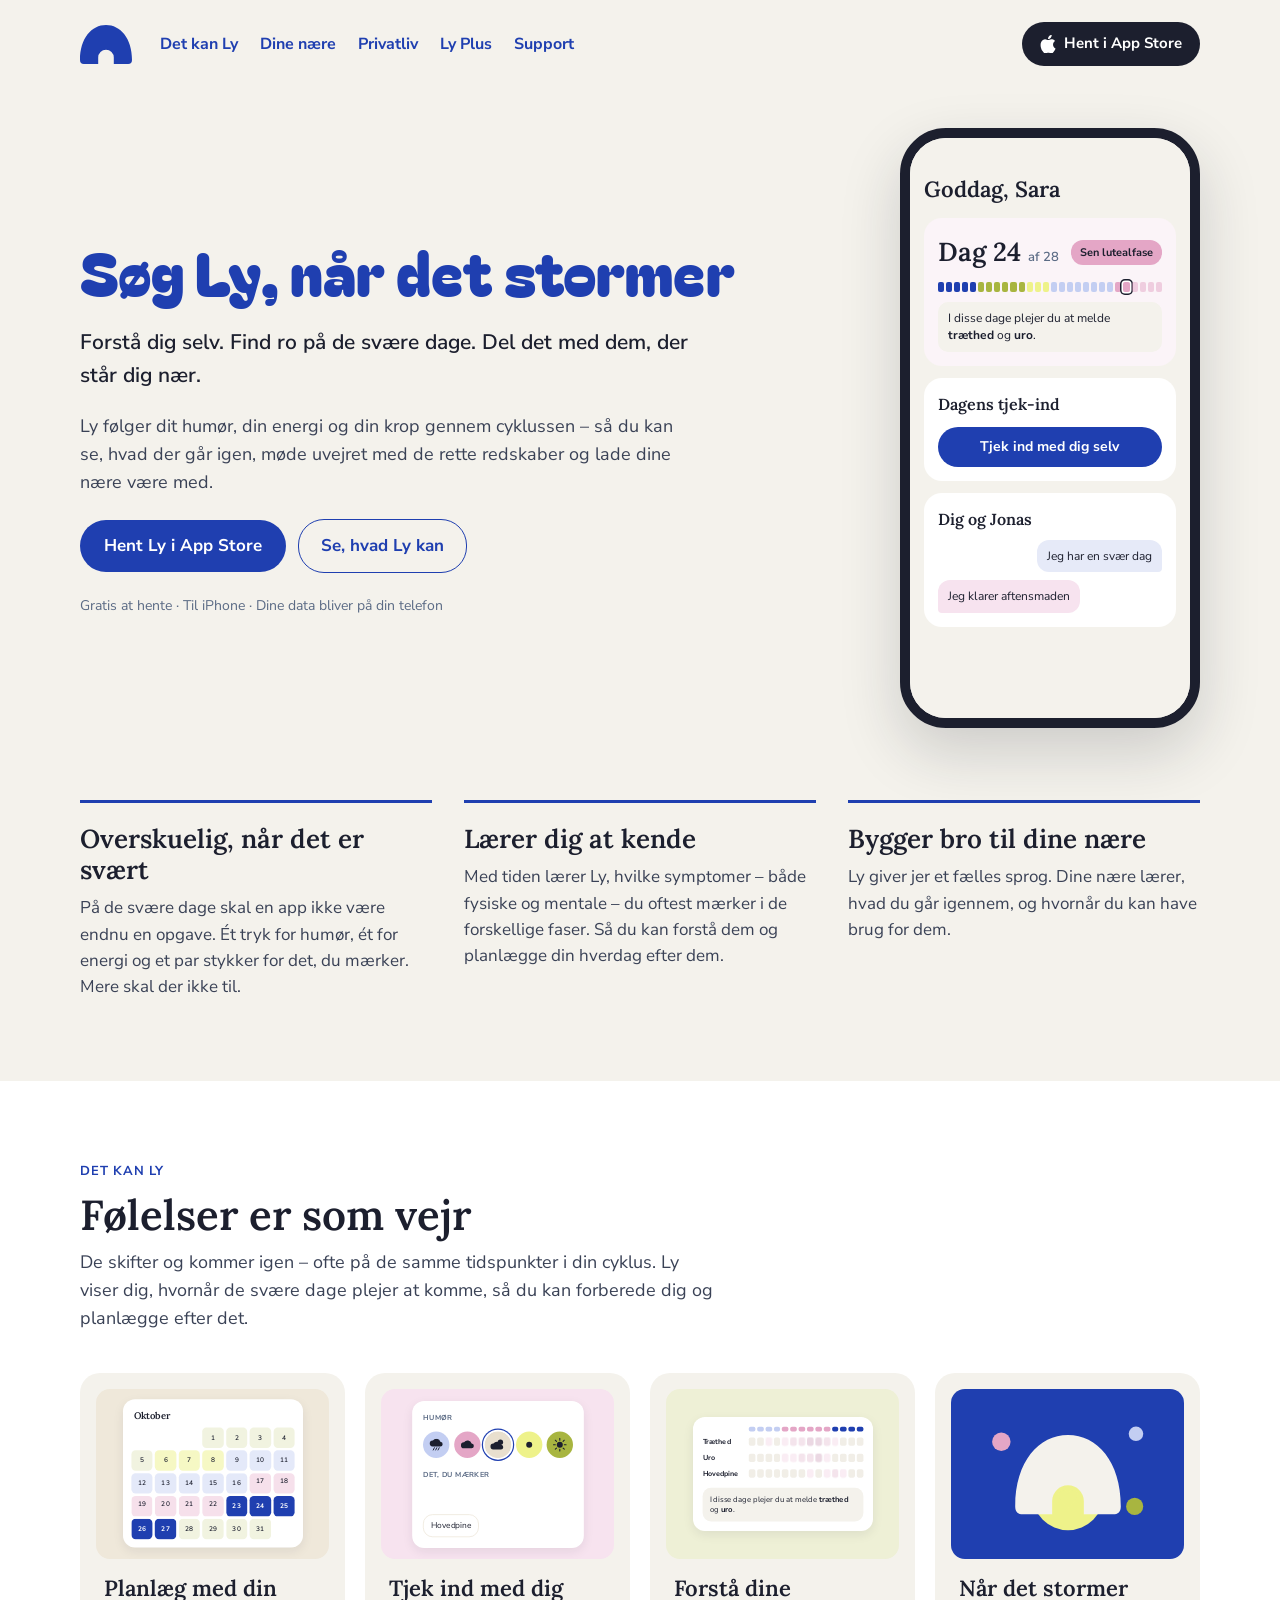
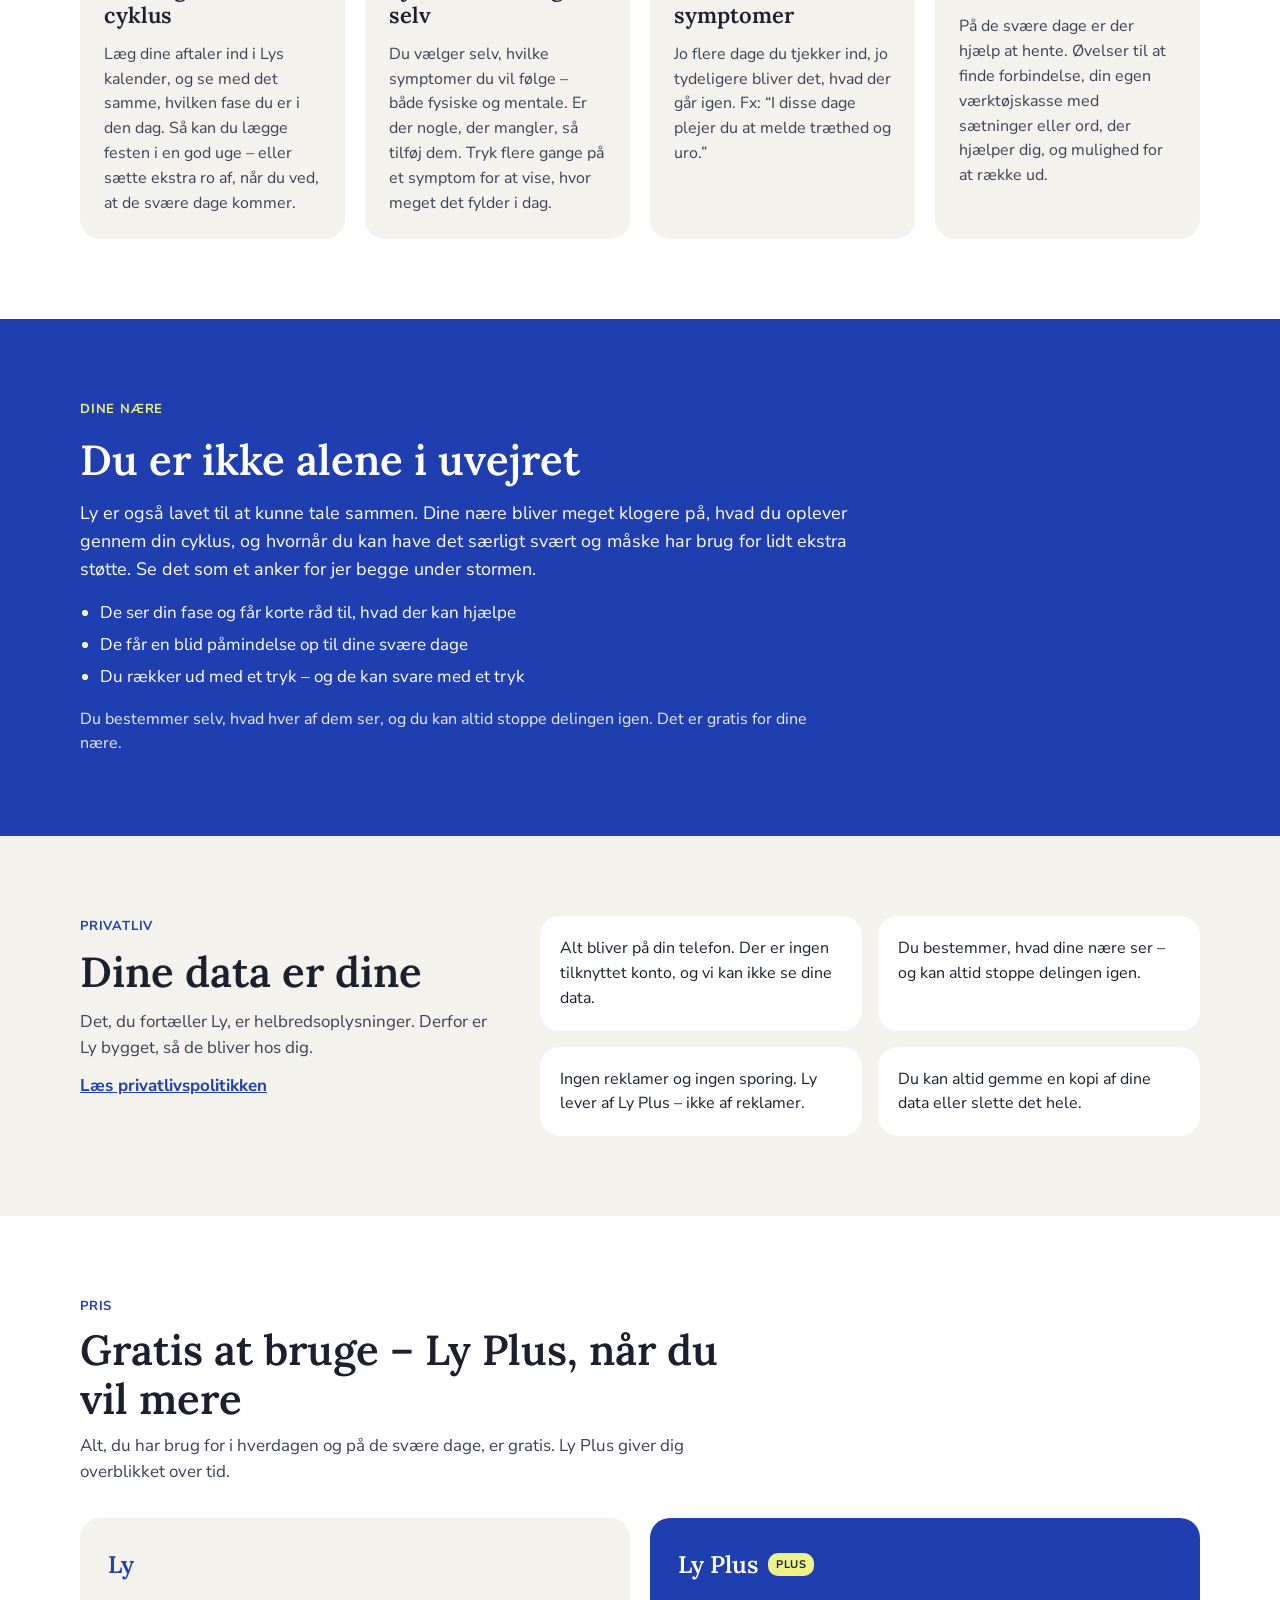
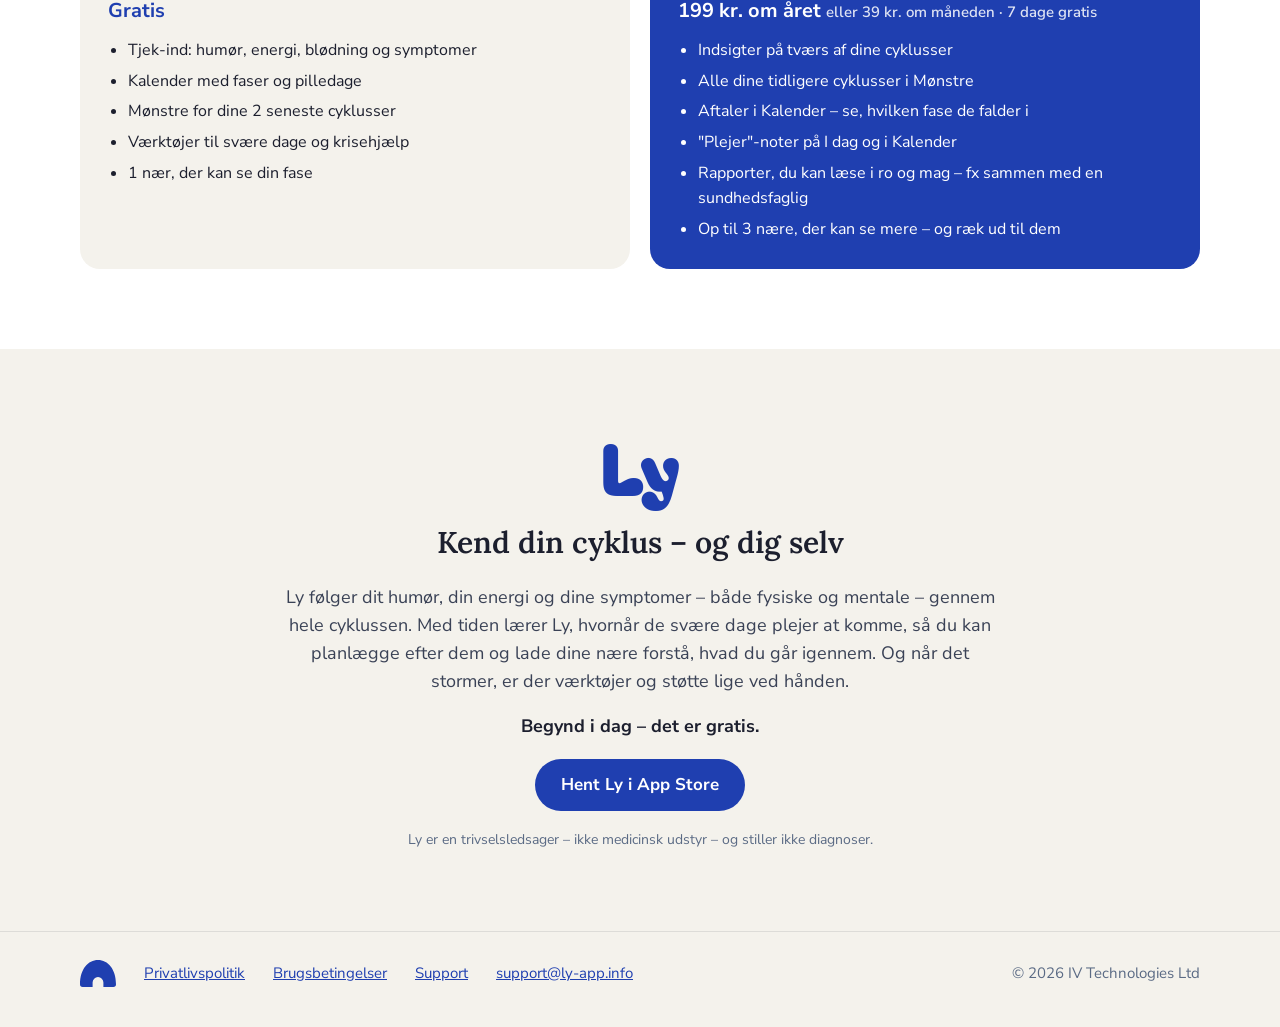
==== commit b32239cb: "Ny privatlivspolitik og vilkår, skrifttyperne ligger nu på ly-app.info Co-Authored-By: Claude Opus 5" ====
--- a/index.html
+++ b/index.html
@@ -12,7 +12,7 @@
 <meta property="og:title" content="Ly – søg ly, når det stormer">
 <meta property="og:description" content="Ly hjælper dig med at forstå, hvordan din cyklus påvirker dit humør, din energi og din krop – med redskaber til de svære dage og en enkel måde at dele det med dine nære.">
 <meta property="og:locale" content="da_DK">
-<link rel="preconnect" href="https://fonts.googleapis.com"><link rel="preconnect" href="https://fonts.gstatic.com" crossorigin><link rel="stylesheet" href="https://fonts.googleapis.com/css2?family=Bagel+Fat+One&amp;family=Lora:wght@500;600&amp;family=Nunito+Sans:wght@400;600;700;800&amp;display=swap">
+<link rel="stylesheet" href="fonts.css">
 <style>
 body{margin:0;background:#F4F2EC}
 a{color:#1F3FB0}a:hover{color:#16307F}
--- a/fonts.css
+++ b/fonts.css
@@ -0,0 +1,8 @@
+/* Ly's fonts are served from ly-app.info itself, so visitors' browsers don't
+   contact Google (privacy policy, "Hjemmesiden ly-app.info"). All are SIL Open Font License. */
+@font-face { font-family: "Bagel Fat One"; src: url("fonts/BagelFatOne-Regular.ttf") format("truetype"); font-weight: 400; font-display: swap; }
+@font-face { font-family: "Lora"; src: url("fonts/Lora-Medium.ttf") format("truetype"); font-weight: 500; font-display: swap; }
+@font-face { font-family: "Lora"; src: url("fonts/Lora-SemiBold.ttf") format("truetype"); font-weight: 600; font-display: swap; }
+@font-face { font-family: "Nunito Sans"; src: url("fonts/NunitoSans-Regular.ttf") format("truetype"); font-weight: 400; font-display: swap; }
+@font-face { font-family: "Nunito Sans"; src: url("fonts/NunitoSans-SemiBold.ttf") format("truetype"); font-weight: 600; font-display: swap; }
+@font-face { font-family: "Nunito Sans"; src: url("fonts/NunitoSans-Bold.ttf") format("truetype"); font-weight: 700 800; font-display: swap; }
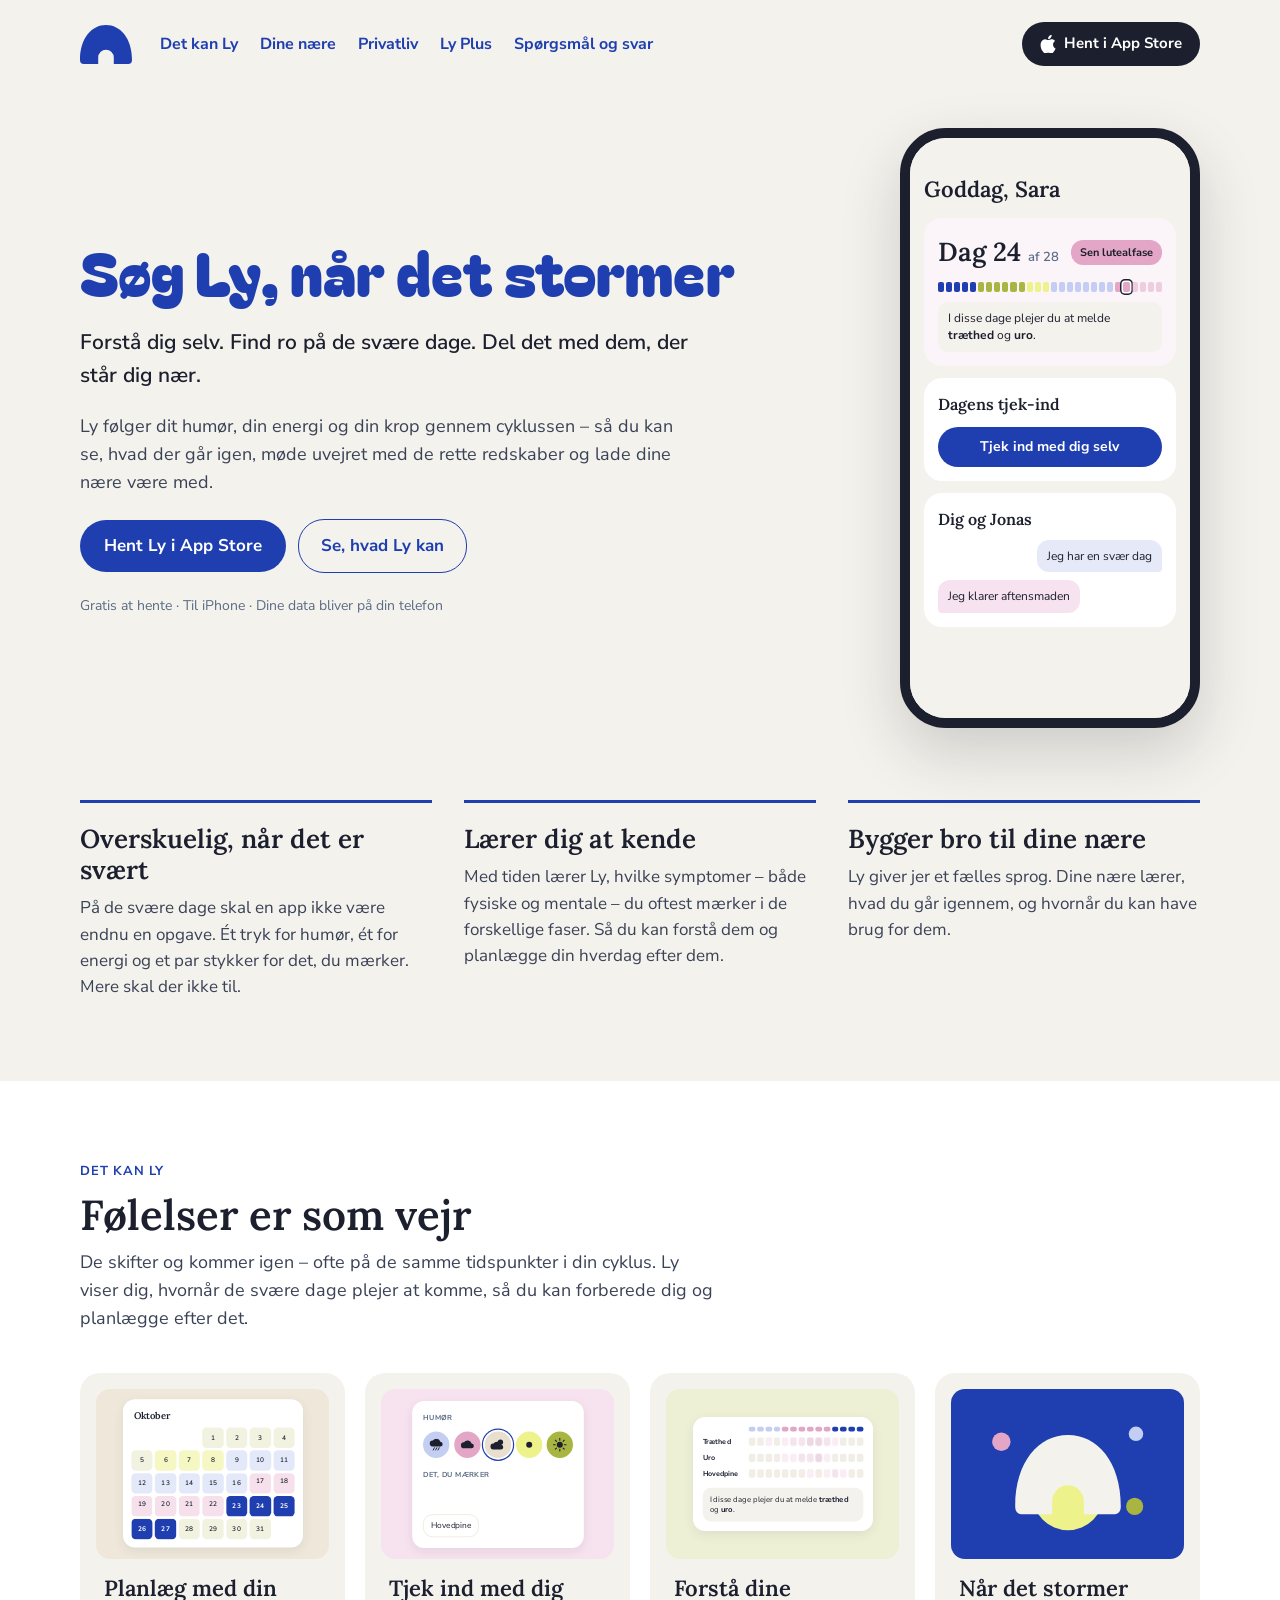
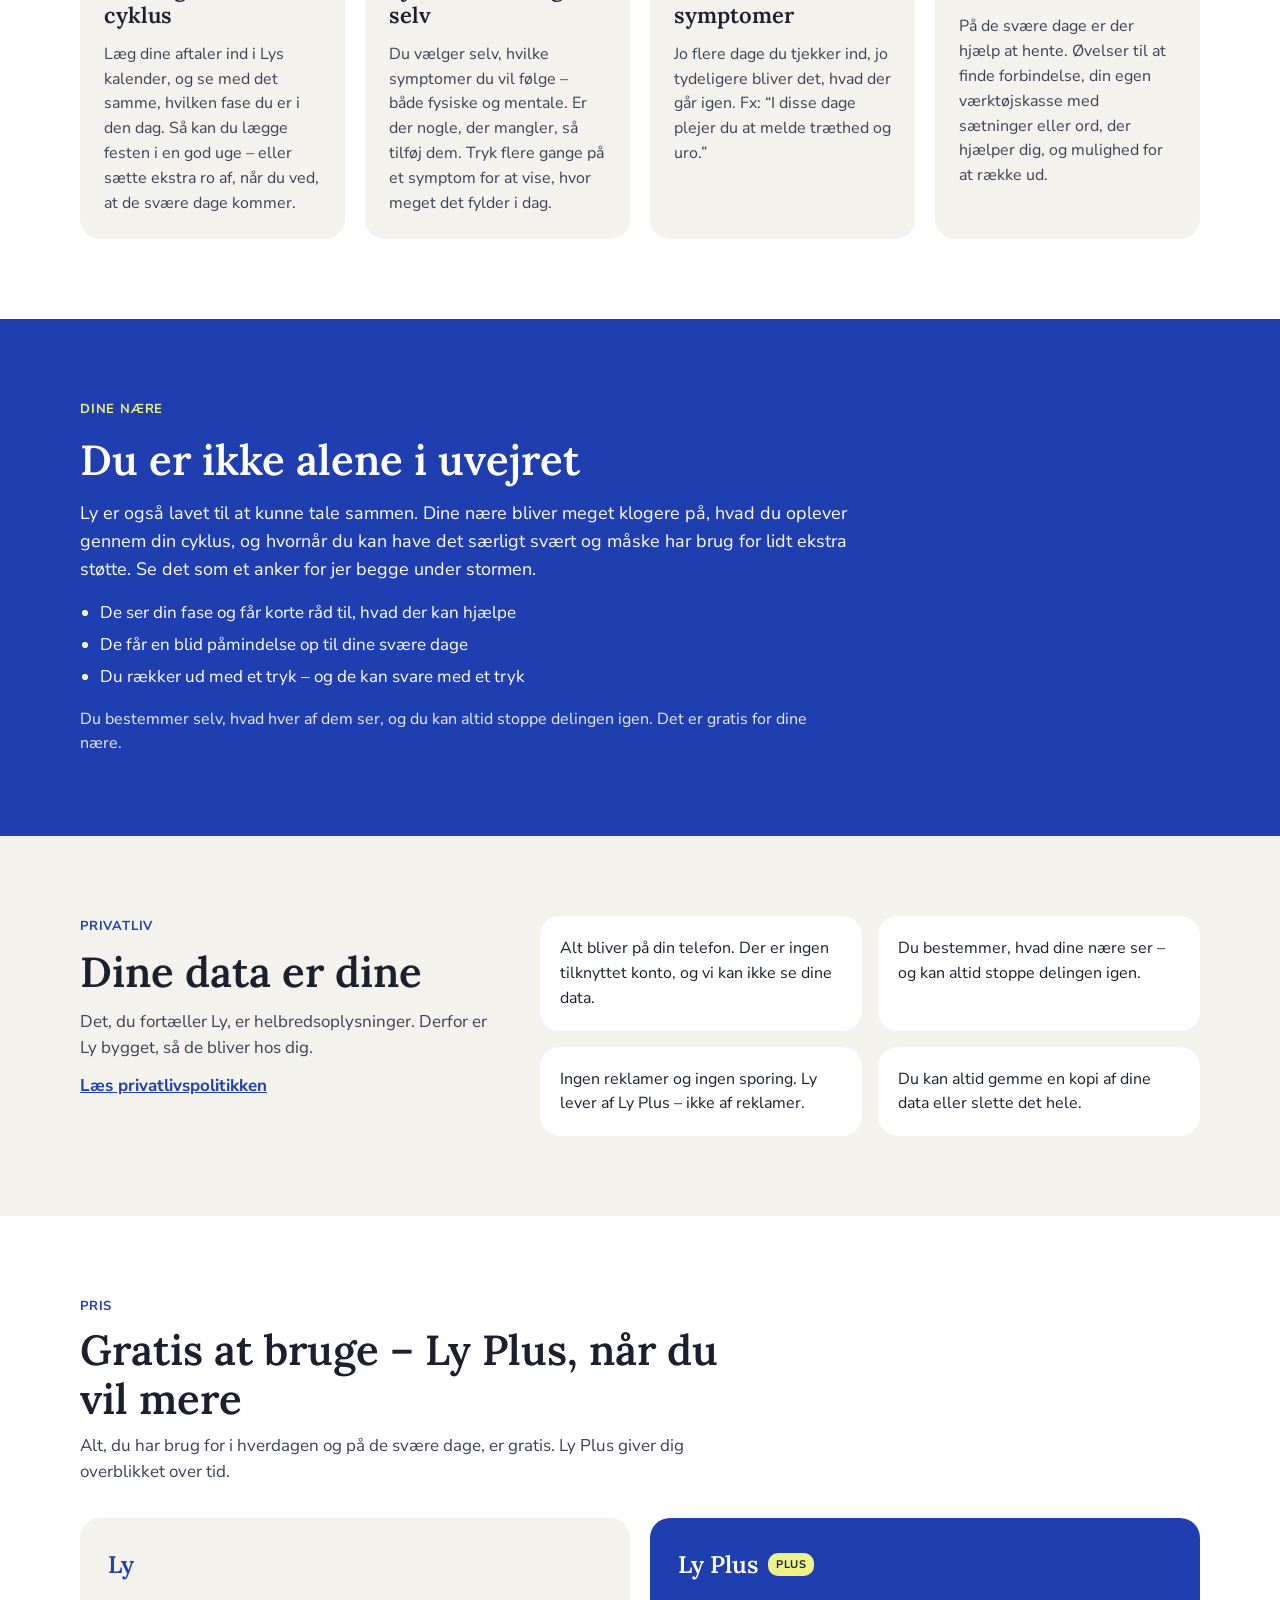
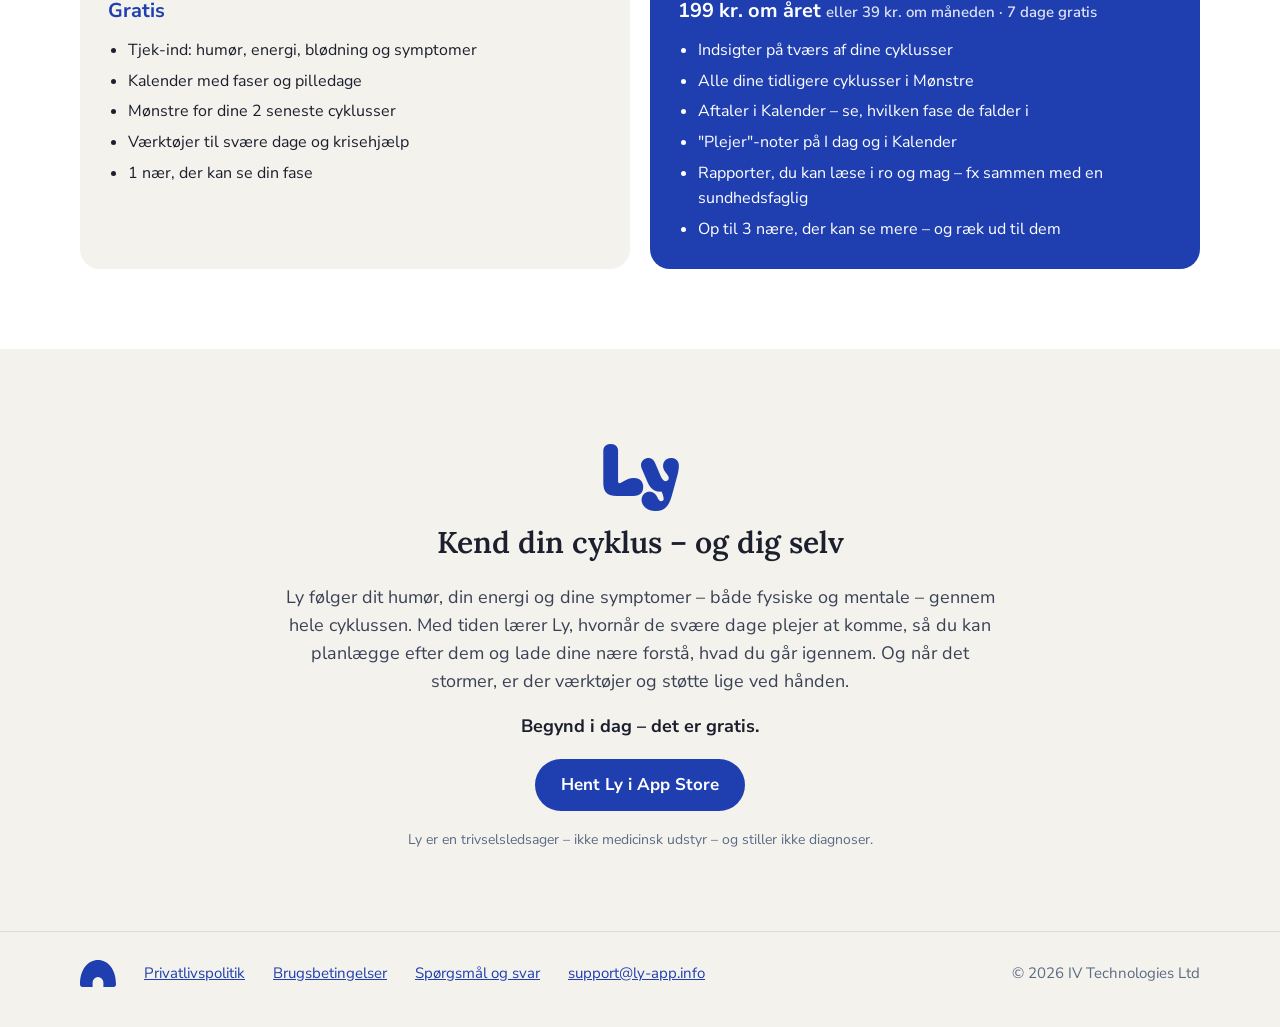
==== commit 46413a21: "Support hedder nu Spørgsmål og svar Co-Authored-By: Claude Opus 5.5 <noreply@anthropic.com>" ====
--- a/index.html
+++ b/index.html
@@ -5,8 +5,6 @@
 <meta name="viewport" content="width=device-width, initial-scale=1">
 <title>Ly – søg ly, når det stormer</title>
 <meta name="description" content="Ly hjælper dig med at forstå, hvordan din cyklus påvirker dit humør, din energi og din krop – med redskaber til de svære dage og en enkel måde at dele det med dine nære.">
-<!-- Kladde: skjult for søgemaskiner, indtil appen er i App Store. Fjern linjen ved lancering. -->
-<meta name="robots" content="noindex, nofollow">
 <meta name="theme-color" content="#F4F2EC">
 <link rel="icon" href="favicon.svg" type="image/svg+xml">
 <meta property="og:title" content="Ly – søg ly, når det stormer">
@@ -45,9 +43,9 @@
       <a href="#naere" style="text-decoration: none">Dine nære</a>
       <a href="#privatliv" style="text-decoration: none">Privatliv</a>
       <a href="#plus" style="text-decoration: none">Ly Plus</a>
-      <a href="support.html" style="text-decoration: none">Support</a>
+      <a href="support.html" style="text-decoration: none">Spørgsmål og svar</a>
     </nav>
-    <a class="hdr-cta" href="#" style="display: inline-flex; align-items: center; gap: 8px; min-height: 44px; padding: 0 18px; border-radius: 22px; background: #1C1F2E; color: #FFFFFF; font-size: 15px; font-weight: 700; text-decoration: none">
+    <a class="hdr-cta" href="https://apps.apple.com/dk/app/id6826608208" style="display: inline-flex; align-items: center; gap: 8px; min-height: 44px; padding: 0 18px; border-radius: 22px; background: #1C1F2E; color: #FFFFFF; font-size: 15px; font-weight: 700; text-decoration: none">
       <svg width="16" height="18" viewBox="0 0 17 20" aria-hidden="true"><path fill="#FFFFFF" d="M14.1 10.6c0-2.6 2.1-3.8 2.2-3.9-1.2-1.8-3.1-2-3.7-2-1.6-.2-3.1.9-3.9.9-.8 0-2-.9-3.4-.9C3.6 4.8 2 5.8 1.1 7.4c-1.8 3.2-.5 7.9 1.3 10.5.9 1.3 1.9 2.7 3.2 2.6 1.3-.1 1.8-.8 3.3-.8 1.6 0 2 .8 3.4.8 1.4 0 2.3-1.3 3.1-2.6 1-1.5 1.4-2.9 1.4-3-.1 0-2.7-1-2.7-4.3zM11.6 3c.7-.9 1.2-2 1-3.2-1 0-2.3.7-3 1.6-.7.8-1.2 2-1.1 3.1 1.2.1 2.4-.6 3.1-1.5z"></path></svg>
       Hent i App Store</a>
   </header>
@@ -59,7 +57,7 @@
       <p style="margin: 0; font-size: 21px; max-width: 30em; color: #1C1F2E; font-weight: 600">Forstå dig selv. Find ro på de svære dage. Del det med dem, der står dig nær.</p>
       <p style="margin: 0; font-size: 18px; max-width: 34em; color: #3A4256">Ly følger dit humør, din energi og din krop gennem cyklussen – så du kan se, hvad der går igen, møde uvejret med de rette redskaber og lade dine nære være med.</p>
       <div style="display: flex; flex-wrap: wrap; gap: 12px; align-items: center">
-        <a href="#" style="display: inline-flex; align-items: center; gap: 10px; min-height: 52px; padding: 0 24px; border-radius: 26px; background: #1F3FB0; color: #FFFFFF; font-size: 17px; font-weight: 700; text-decoration: none">Hent Ly i App Store</a>
+        <a href="https://apps.apple.com/dk/app/id6826608208" style="display: inline-flex; align-items: center; gap: 10px; min-height: 52px; padding: 0 24px; border-radius: 26px; background: #1F3FB0; color: #FFFFFF; font-size: 17px; font-weight: 700; text-decoration: none">Hent Ly i App Store</a>
         <a href="#funktioner" style="display: inline-flex; align-items: center; min-height: 52px; padding: 0 22px; border-radius: 26px; border: 1.5px solid #1F3FB0; color: #1F3FB0; font-size: 17px; font-weight: 700; text-decoration: none">Se, hvad Ly kan</a>
       </div>
       <p style="margin: 0; font-size: 14px; color: #5B6B85">Gratis at hente · Til iPhone · Dine data bliver på din telefon</p>
@@ -487,7 +485,7 @@
       <h2 style="margin: 0; font-family: Lora, serif; font-size: 30px; font-weight: 600">Kend din cyklus – og dig selv</h2>
       <p style="margin: 0; font-size: 18px; color: #3A4256">Ly følger dit humør, din energi og dine symptomer – både fysiske og mentale – gennem hele cyklussen. Med tiden lærer Ly, hvornår de svære dage plejer at komme, så du kan planlægge efter dem og lade dine nære forstå, hvad du går igennem. Og når det stormer, er der værktøjer og støtte lige ved hånden.</p>
       <p style="margin: 0; font-size: 18px; font-weight: 700">Begynd i dag – det er gratis.</p>
-      <a href="#" style="display: inline-flex; align-items: center; min-height: 52px; padding: 0 26px; border-radius: 26px; background: #1F3FB0; color: #FFFFFF; font-size: 17px; font-weight: 700; text-decoration: none">Hent Ly i App Store</a>
+      <a href="https://apps.apple.com/dk/app/id6826608208" style="display: inline-flex; align-items: center; min-height: 52px; padding: 0 26px; border-radius: 26px; background: #1F3FB0; color: #FFFFFF; font-size: 17px; font-weight: 700; text-decoration: none">Hent Ly i App Store</a>
       <p style="margin: 0; font-size: 14px; color: #5B6B85">Ly er en trivselsledsager – ikke medicinsk udstyr – og stiller ikke diagnoser.</p>
     </div>
   </section>
@@ -498,7 +496,7 @@
       <svg width="36" height="27" viewBox="0 0 80 60" role="img" aria-label="Ly"><path fill="#1F3FB0" d="M0 54 C0 20 18 0 40 0 C62 0 80 20 80 54 C80 58 78 60 74 60 L52 60 L52 50 A12 12 0 0 0 28 50 L28 60 L6 60 C2 60 0 58 0 54 Z"></path></svg>
       <a href="privatlivspolitik.html">Privatlivspolitik</a>
       <a href="vilkaar.html">Brugsbetingelser</a>
-      <a href="support.html">Support</a>
+      <a href="support.html">Spørgsmål og svar</a>
       <a href="mailto:support@ly-app.info">support@ly-app.info</a>
       <span style="flex: 1"></span>
       <span style="color: #5B6B85">© 2026 IV Technologies Ltd</span>
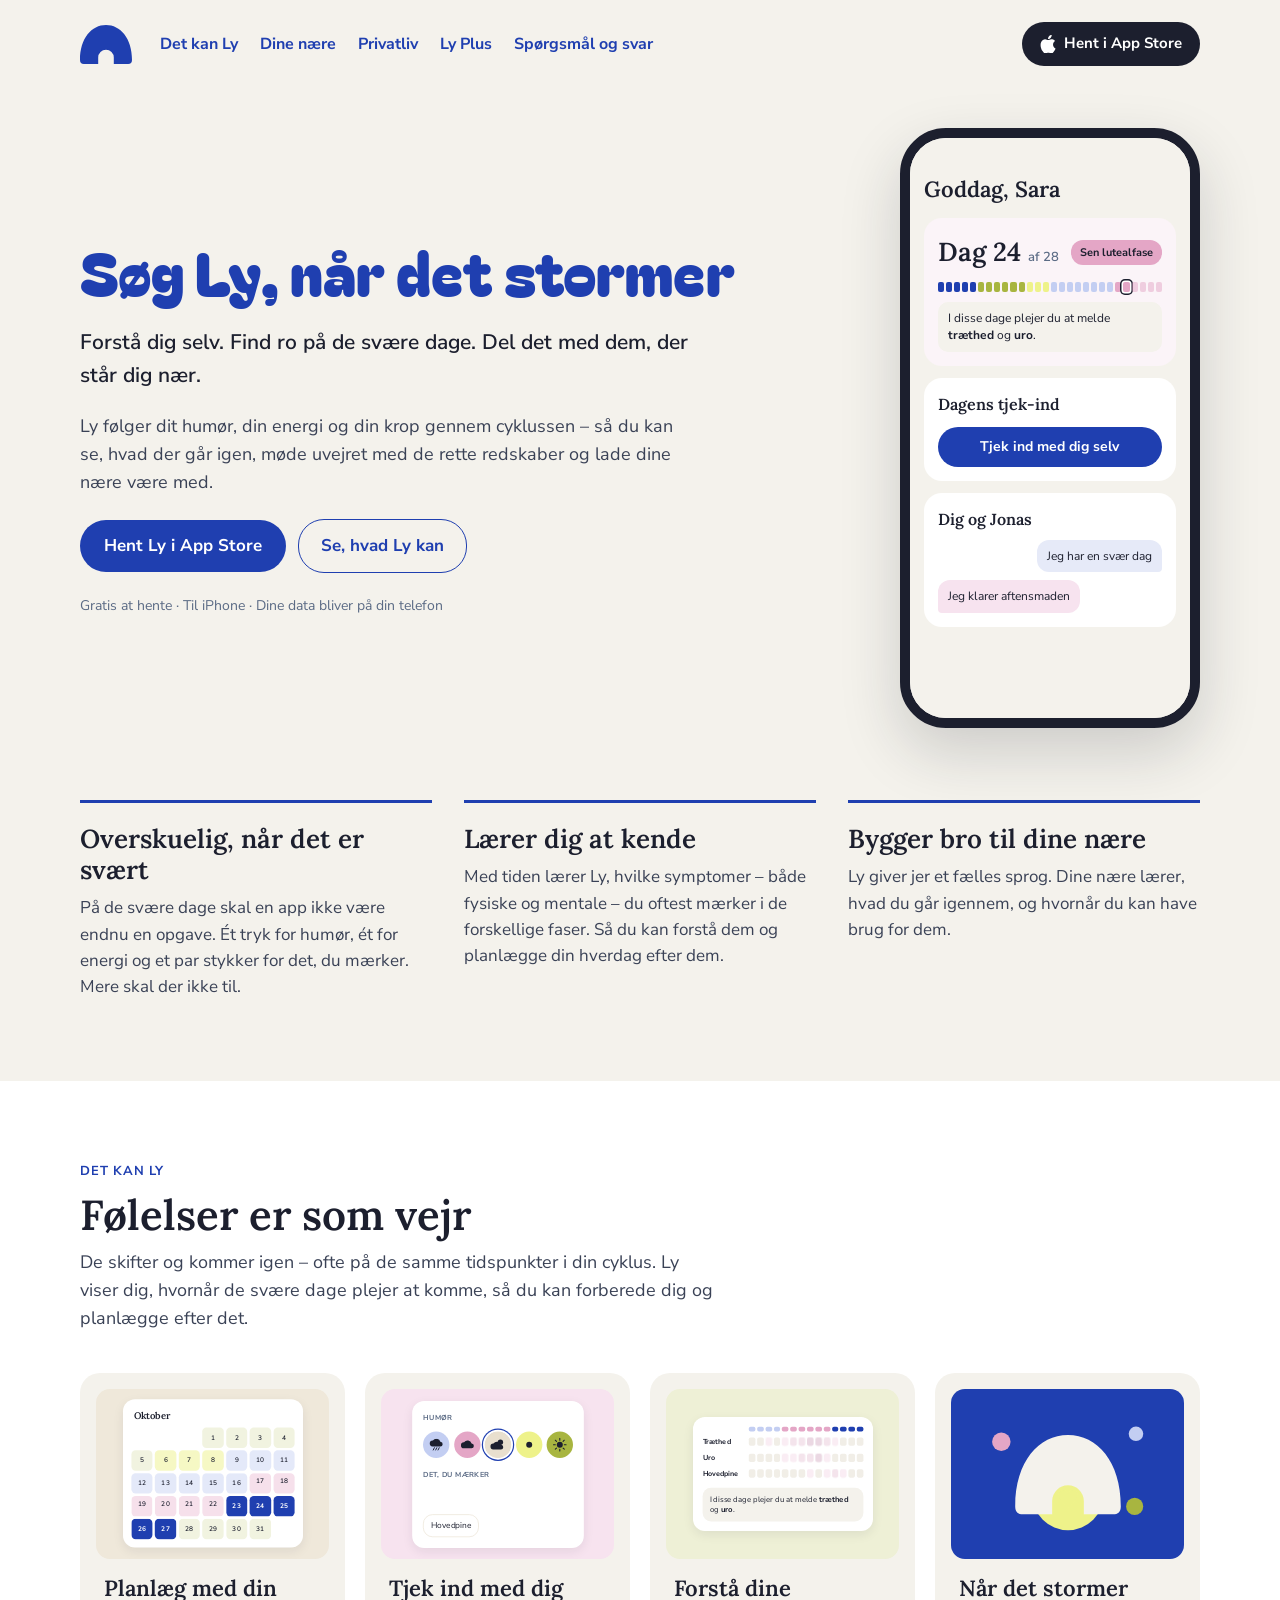
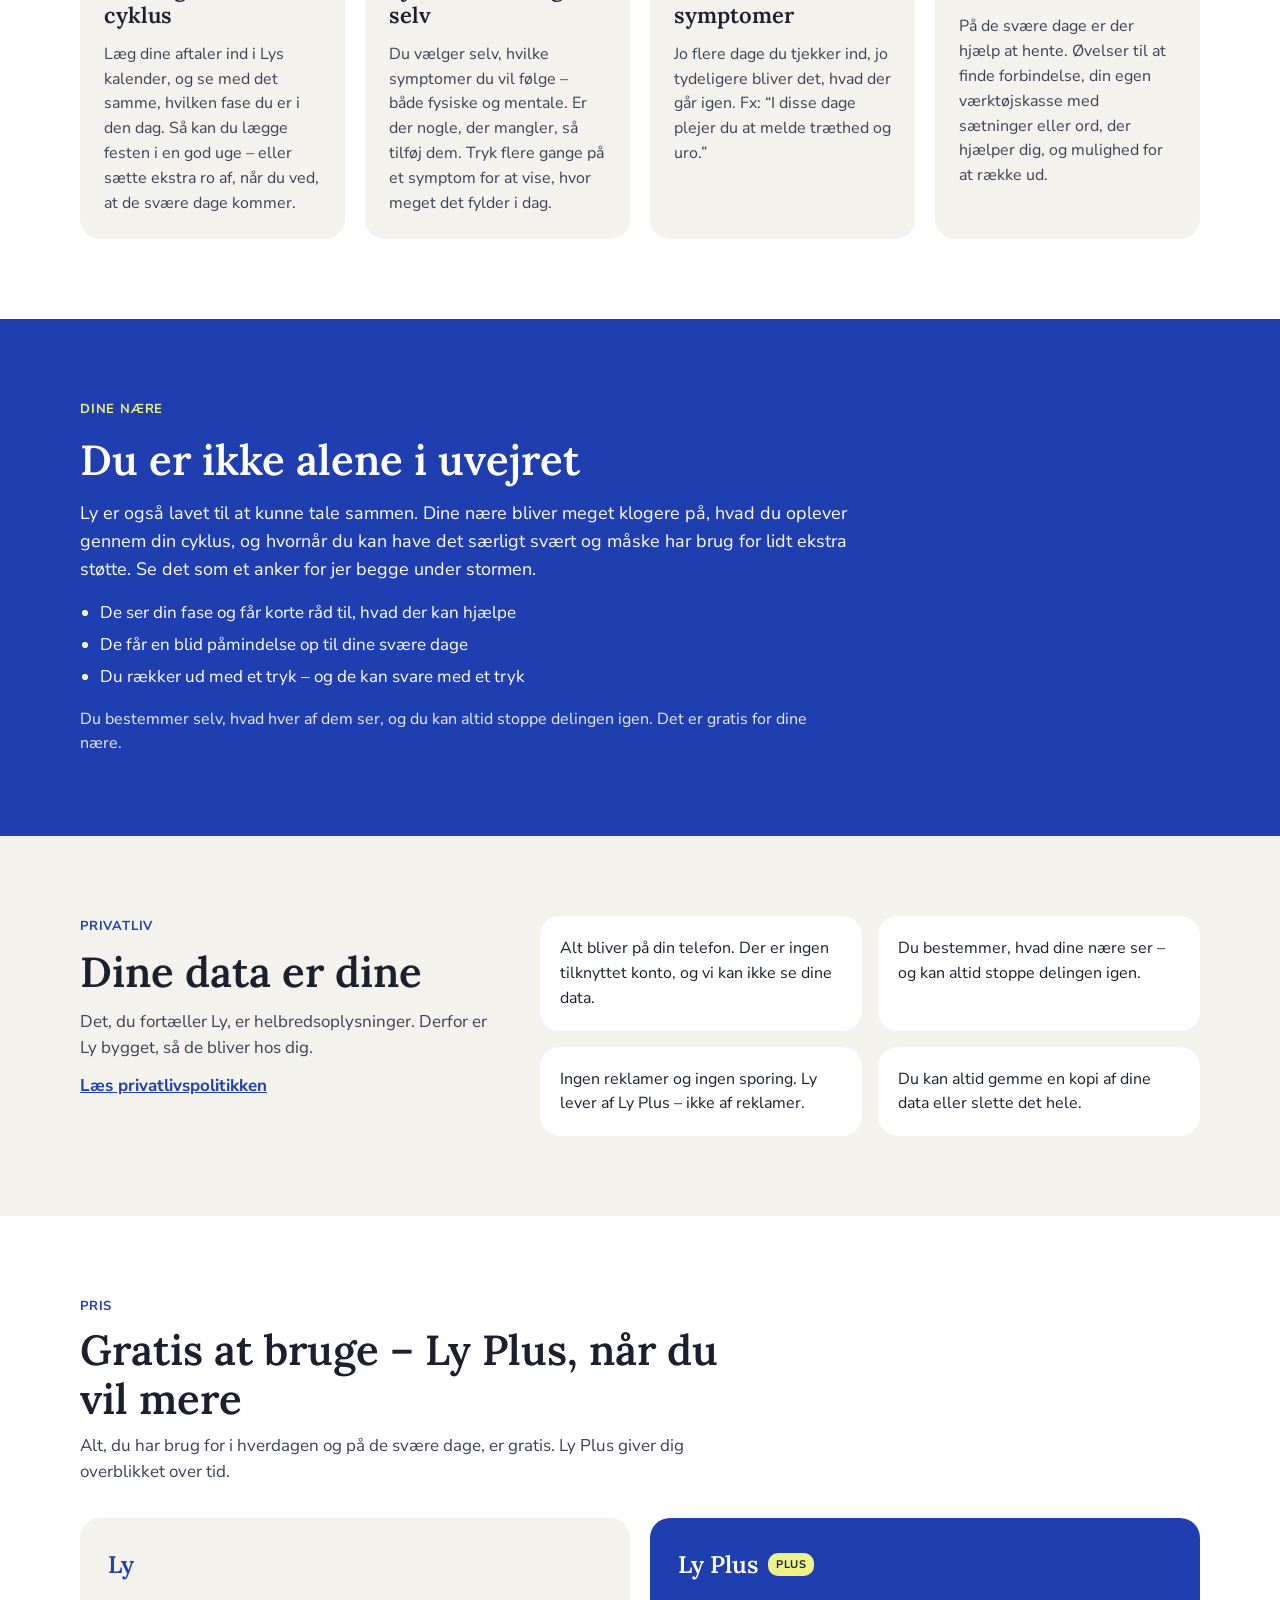
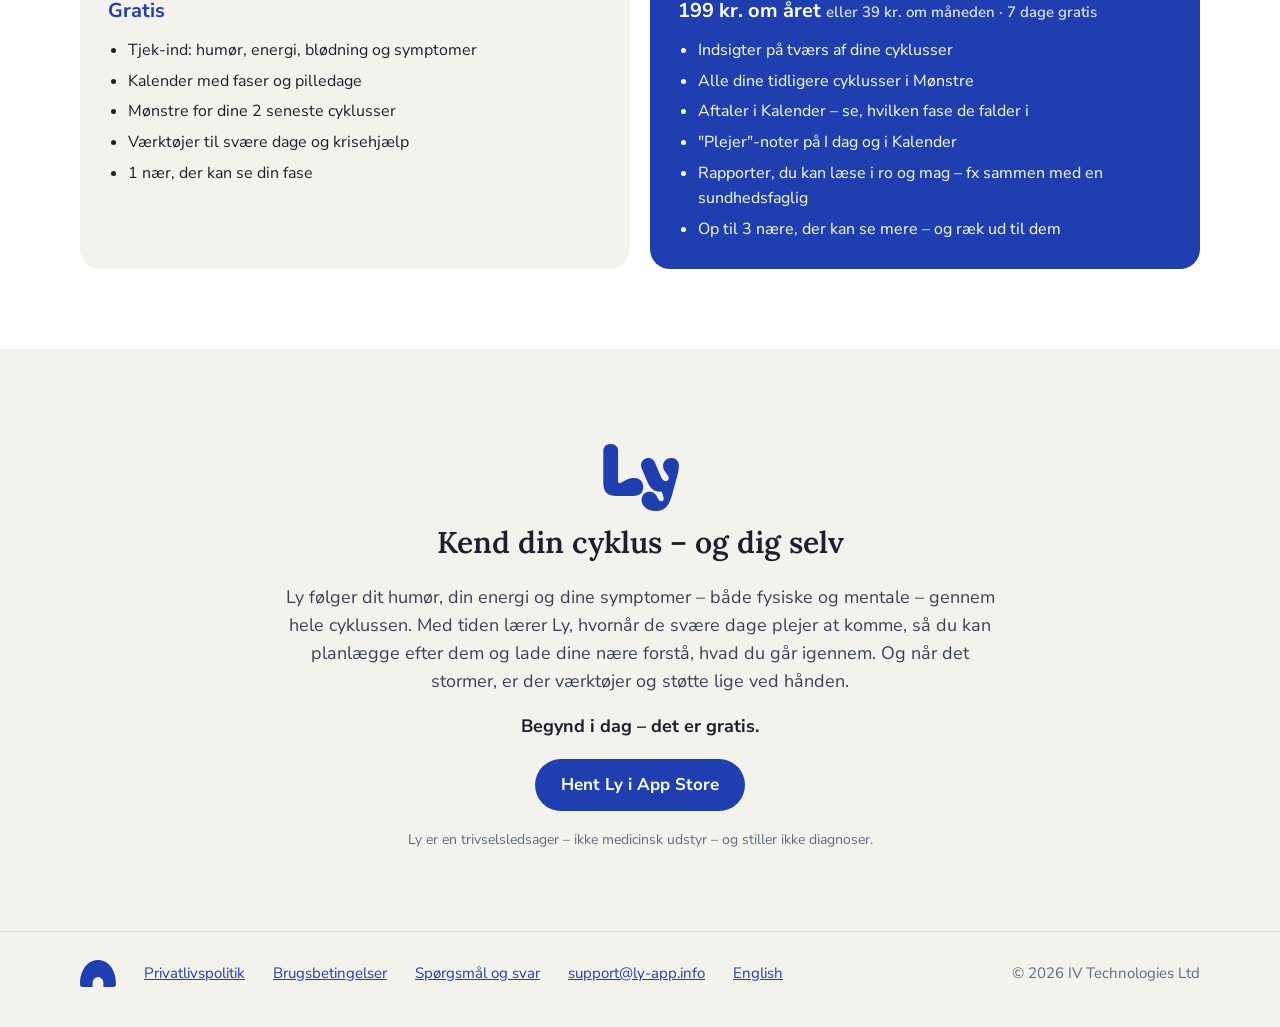
==== commit 4528763f: "Hjemmesiden på engelsk (/en) og English/Dansk nederst på alle sider Co-Authored-By: Claude Opus 5.5 " ====
--- a/index.html
+++ b/index.html
@@ -10,6 +10,8 @@
 <meta property="og:title" content="Ly – søg ly, når det stormer">
 <meta property="og:description" content="Ly hjælper dig med at forstå, hvordan din cyklus påvirker dit humør, din energi og din krop – med redskaber til de svære dage og en enkel måde at dele det med dine nære.">
 <meta property="og:locale" content="da_DK">
+<link rel="alternate" hreflang="da" href="https://ly-app.info/">
+<link rel="alternate" hreflang="en" href="https://ly-app.info/en/">
 <link rel="stylesheet" href="fonts.css">
 <style>
 body{margin:0;background:#F4F2EC}
@@ -498,6 +500,7 @@
       <a href="vilkaar.html">Brugsbetingelser</a>
       <a href="support.html">Spørgsmål og svar</a>
       <a href="mailto:support@ly-app.info">support@ly-app.info</a>
+      <a href="en/" lang="en" hreflang="en">English</a>
       <span style="flex: 1"></span>
       <span style="color: #5B6B85">© 2026 IV Technologies Ltd</span>
     </div>
